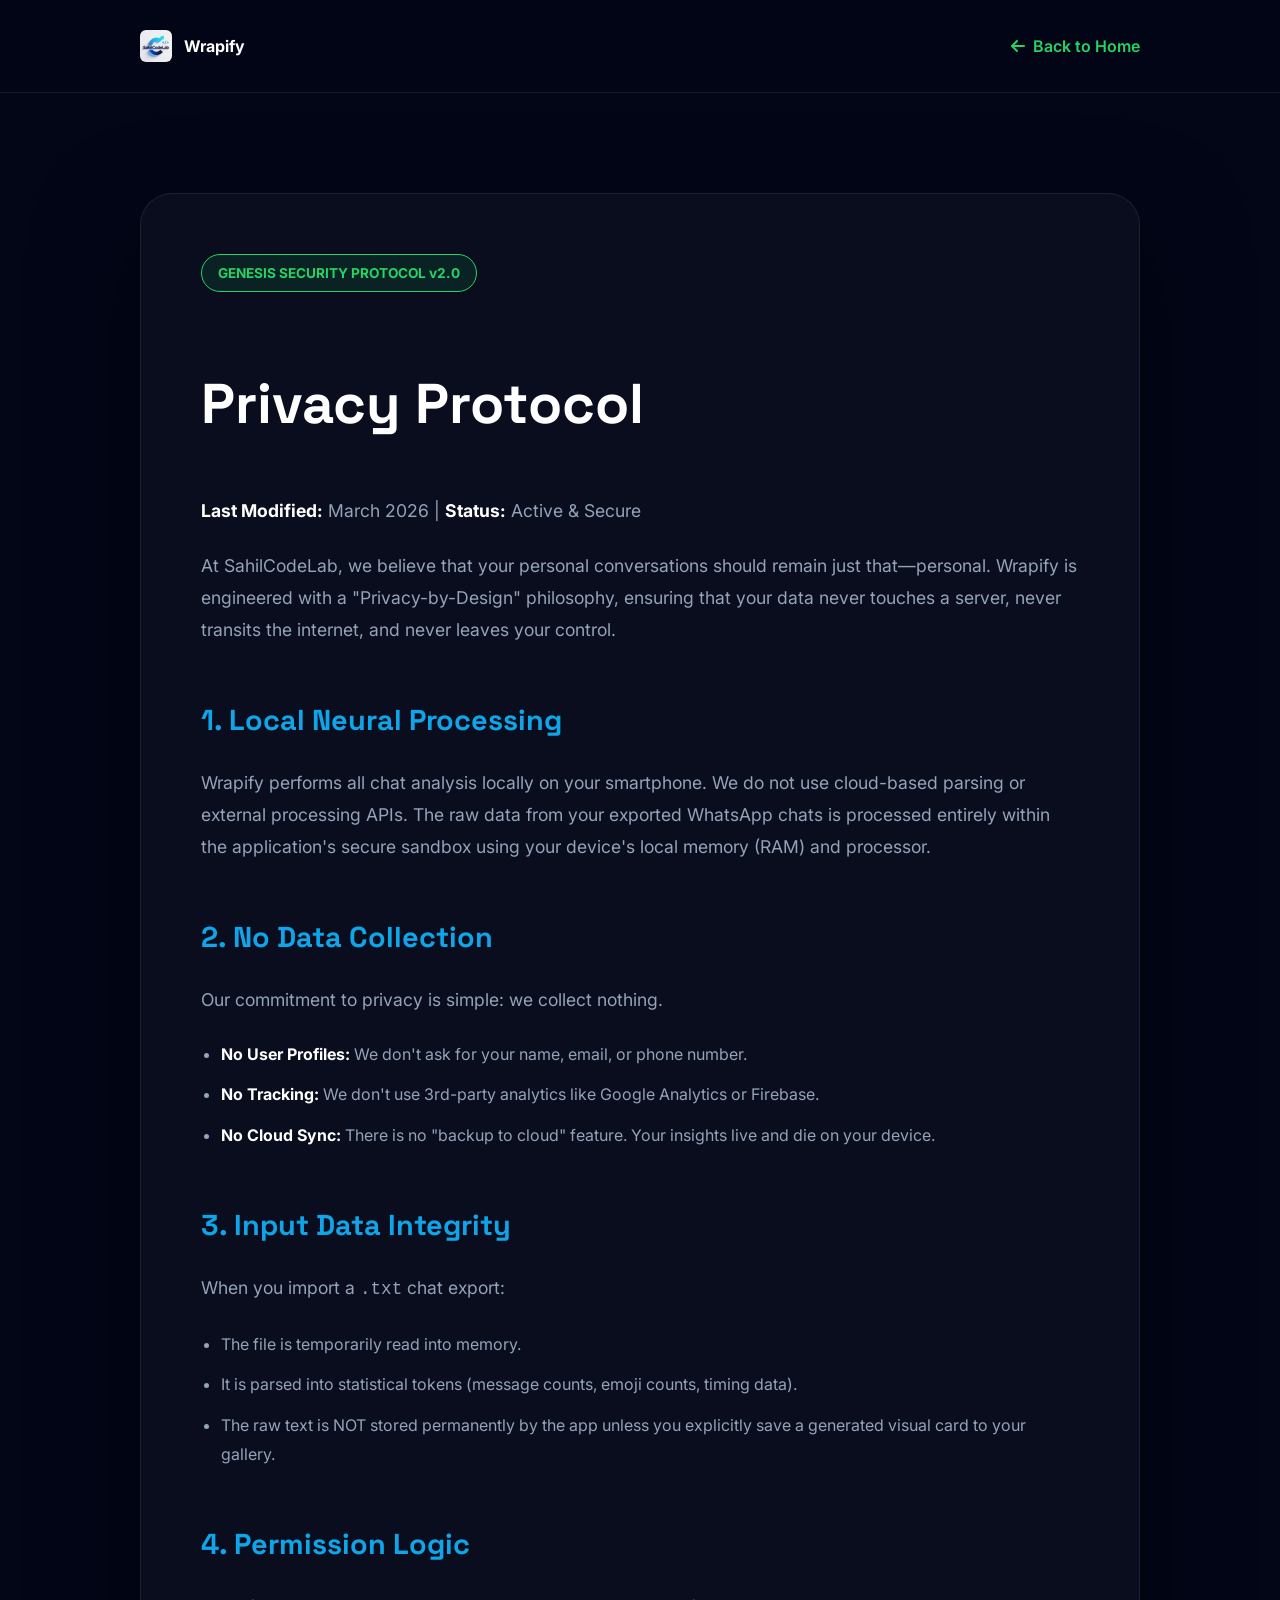
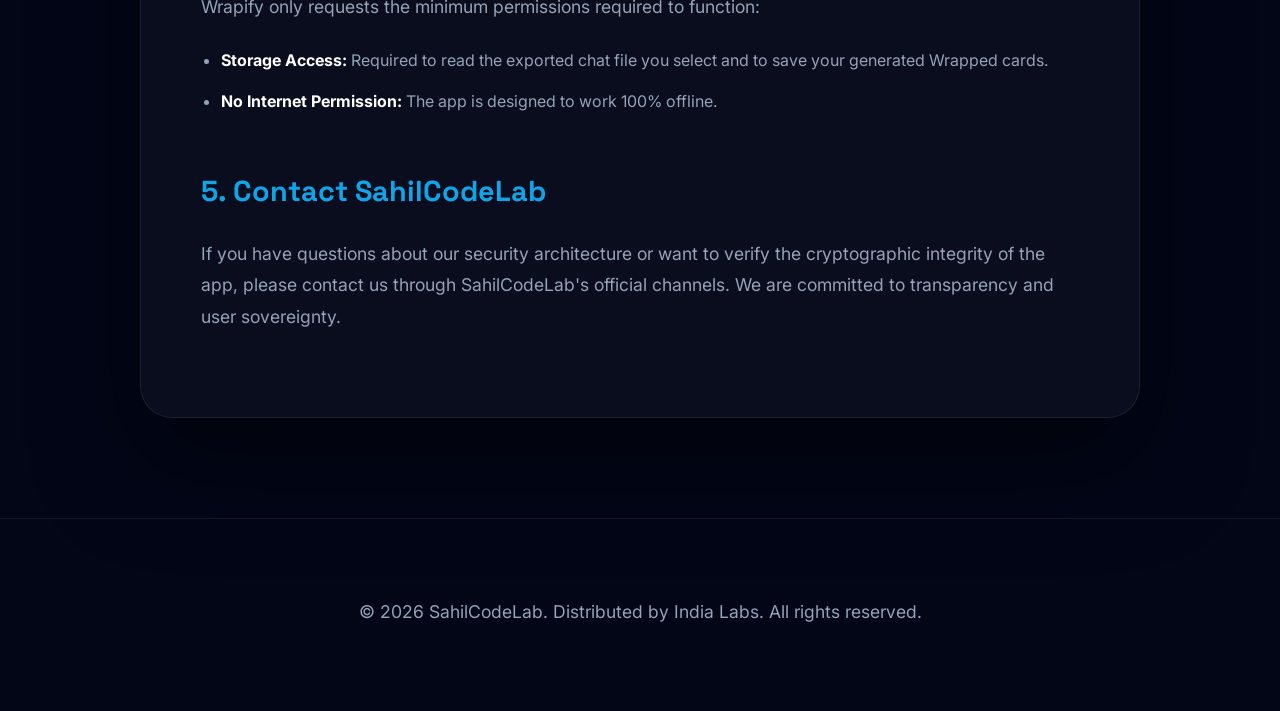
==== privacy.html @ b95336e2 "First final release of Wrapify Landing Page" ====
<!DOCTYPE html>
<html lang="en">

<head>
    <meta charset="UTF-8">
    <meta name="viewport" content="width=device-width, initial-scale=1.0">
    <title>Privacy Protocol | Wrapify by SahilCodeLab</title>

    <!-- Fonts & Icons -->
    <link rel="preconnect" href="https://fonts.googleapis.com">
    <link rel="preconnect" href="https://fonts.gstatic.com" crossorigin>
    <link
        href="https://fonts.googleapis.com/css2?family=Space+Grotesk:wght@300;400;500;600;700&family=Inter:wght@300;400;500;600&display=swap"
        rel="stylesheet">
    <link rel="stylesheet" href="https://cdnjs.cloudflare.com/ajax/libs/font-awesome/6.4.0/css/all.min.css">

    <!-- AOS Library for Animations -->
    <link href="https://unpkg.com/aos@2.3.1/dist/aos.css" rel="stylesheet">

    <style>
        :root {
            --primary-bg: #020617;
            --accent-green: #25D366;
            --accent-blue: #0ea5e9;
            --text-main: #f8fafc;
            --text-muted: #94a3b8;
            --glass-bg: rgba(255, 255, 255, 0.03);
            --glass-border: rgba(255, 255, 255, 0.08);
            --transition: all 0.4s cubic-bezier(0.4, 0, 0.2, 1);
        }

        body {
            background-color: var(--primary-bg);
            color: var(--text-main);
            font-family: 'Inter', sans-serif;
            margin: 0;
            line-height: 1.8;
            overflow-x: hidden;
        }

        h1,
        h2,
        h3 {
            font-family: 'Space Grotesk', sans-serif;
            color: white;
        }

        .container {
            max-width: 1000px;
            margin: 0 auto;
            padding: 0 40px;
        }

        header {
            padding: 30px 0;
            border-bottom: 1px solid var(--glass-border);
            background: rgba(2, 6, 23, 0.8);
            backdrop-filter: blur(10px);
            position: sticky;
            top: 0;
            z-index: 100;
        }

        .nav {
            display: flex;
            justify-content: space-between;
            align-items: center;
        }

        .logo {
            display: flex;
            align-items: center;
            gap: 12px;
            text-decoration: none;
            color: white;
            font-weight: 700;
        }

        .logo img {
            width: 32px;
            height: 32px;
            border-radius: 6px;
        }

        .btn-back {
            text-decoration: none;
            color: var(--accent-green);
            font-weight: 600;
            display: flex;
            align-items: center;
            gap: 8px;
            transition: var(--transition);
        }

        .btn-back:hover {
            opacity: 0.8;
            transform: translateX(-5px);
        }

        .content {
            padding: 100px 0;
        }

        .policy-card {
            background: var(--glass-bg);
            border: 1px solid var(--glass-border);
            border-radius: 32px;
            padding: 60px;
            box-shadow: 0 40px 100px rgba(0, 0, 0, 0.5);
        }

        .status-badge {
            display: inline-block;
            padding: 6px 16px;
            background: rgba(37, 211, 102, 0.1);
            border: 1px solid var(--accent-green);
            color: var(--accent-green);
            border-radius: 50px;
            font-size: 0.85rem;
            font-weight: 700;
            margin-bottom: 24px;
        }

        h1 {
            font-size: 3.5rem;
            margin-bottom: 40px;
        }

        h2 {
            font-size: 1.8rem;
            margin-top: 50px;
            margin-bottom: 20px;
            color: var(--accent-blue);
        }

        p {
            color: var(--text-muted);
            font-size: 1.1rem;
            margin-bottom: 24px;
        }

        ul {
            margin-bottom: 30px;
            padding-left: 20px;
            color: var(--text-muted);
        }

        li {
            margin-bottom: 12px;
        }

        strong {
            color: white;
        }

        footer {
            padding: 60px 0;
            text-align: center;
            border-top: 1px solid var(--glass-border);
            color: var(--text-muted);
            font-size: 0.9rem;
        }
    </style>
</head>

<body>

    <header>
        <div class="container">
            <div class="nav">
                <a href="index.html" class="logo">
                    <img src="icon.jpg" alt="Wrapify">
                    <span>Wrapify</span>
                </a>
                <a href="index.html" class="btn-back">
                    <i class="fa-solid fa-arrow-left"></i> Back to Home
                </a>
            </div>
        </div>
    </header>

    <div class="container content">
        <div class="policy-card" data-aos="fade-up">
            <div class="status-badge">GENESIS SECURITY PROTOCOL v2.0</div>
            <h1>Privacy Protocol</h1>
            <p><strong>Last Modified:</strong> March 2026 | <strong>Status:</strong> Active & Secure</p>

            <p>At SahilCodeLab, we believe that your personal conversations should remain just that—personal. Wrapify is
                engineered with a "Privacy-by-Design" philosophy, ensuring that your data never touches a server, never
                transits the internet, and never leaves your control.</p>

            <h2>1. Local Neural Processing</h2>
            <p>Wrapify performs all chat analysis locally on your smartphone. We do not use cloud-based parsing or
                external processing APIs. The raw data from your exported WhatsApp chats is processed entirely within
                the application's secure sandbox using your device's local memory (RAM) and processor.</p>

            <h2>2. No Data Collection</h2>
            <p>Our commitment to privacy is simple: we collect nothing.
            <ul>
                <li><strong>No User Profiles:</strong> We don't ask for your name, email, or phone number.</li>
                <li><strong>No Tracking:</strong> We don't use 3rd-party analytics like Google Analytics or Firebase.
                </li>
                <li><strong>No Cloud Sync:</strong> There is no "backup to cloud" feature. Your insights live and die on
                    your device.</li>
            </ul>
            </p>

            <h2>3. Input Data Integrity</h2>
            <p>When you import a <code>.txt</code> chat export:
            <ul>
                <li>The file is temporarily read into memory.</li>
                <li>It is parsed into statistical tokens (message counts, emoji counts, timing data).</li>
                <li>The raw text is NOT stored permanently by the app unless you explicitly save a generated visual card
                    to your gallery.</li>
            </ul>
            </p>

            <h2>4. Permission Logic</h2>
            <p>Wrapify only requests the minimum permissions required to function:
            <ul>
                <li><strong>Storage Access:</strong> Required to read the exported chat file you select and to save your
                    generated Wrapped cards.</li>
                <li><strong>No Internet Permission:</strong> The app is designed to work 100% offline.</li>
            </ul>
            </p>

            <h2>5. Contact SahilCodeLab</h2>
            <p>If you have questions about our security architecture or want to verify the cryptographic integrity of
                the app, please contact us through SahilCodeLab's official channels. We are committed to transparency
                and user sovereignty.</p>
        </div>
    </div>

    <footer>
        <div class="container">
            <p>&copy; 2026 SahilCodeLab. Distributed by India Labs. All rights reserved.</p>
        </div>
    </footer>

    <script src="https://unpkg.com/aos@2.3.1/dist/aos.js"></script>
    <script>
        AOS.init({ duration: 1000, once: true });
    </script>
</body>

</html>
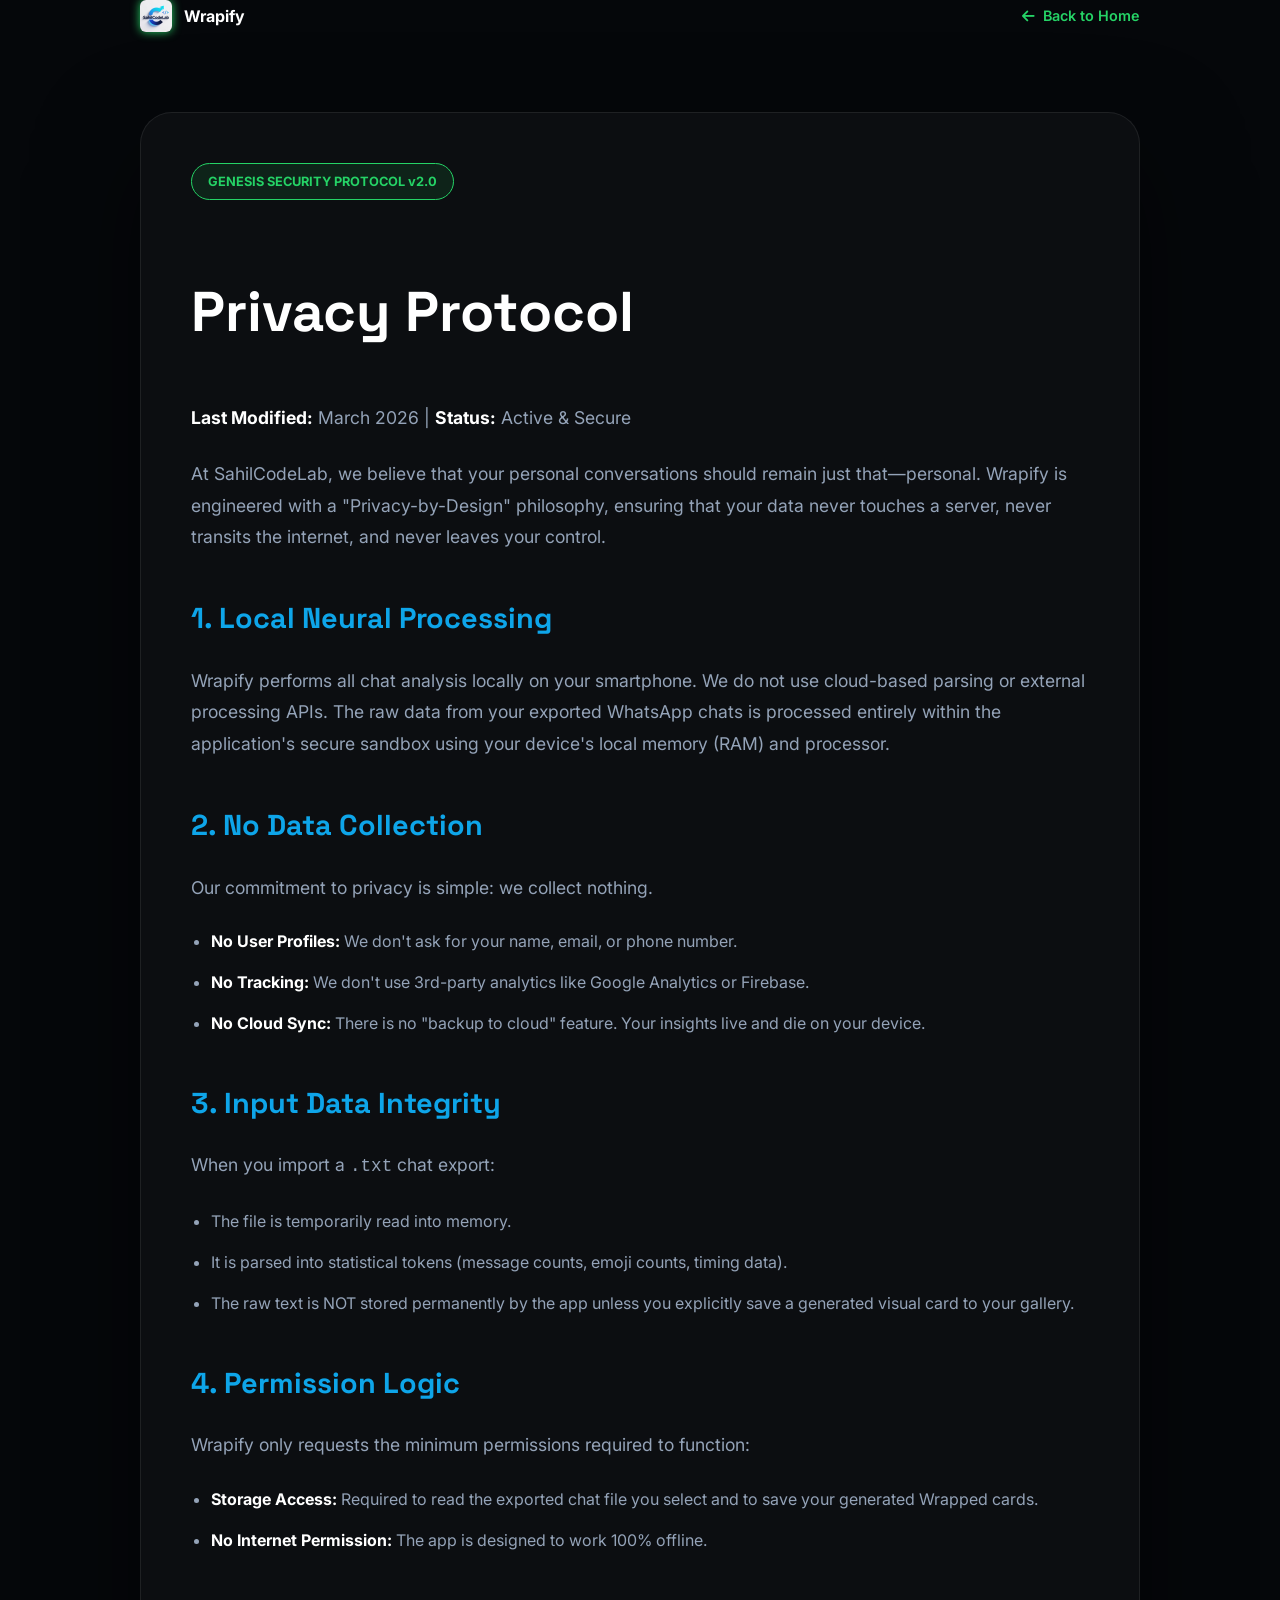
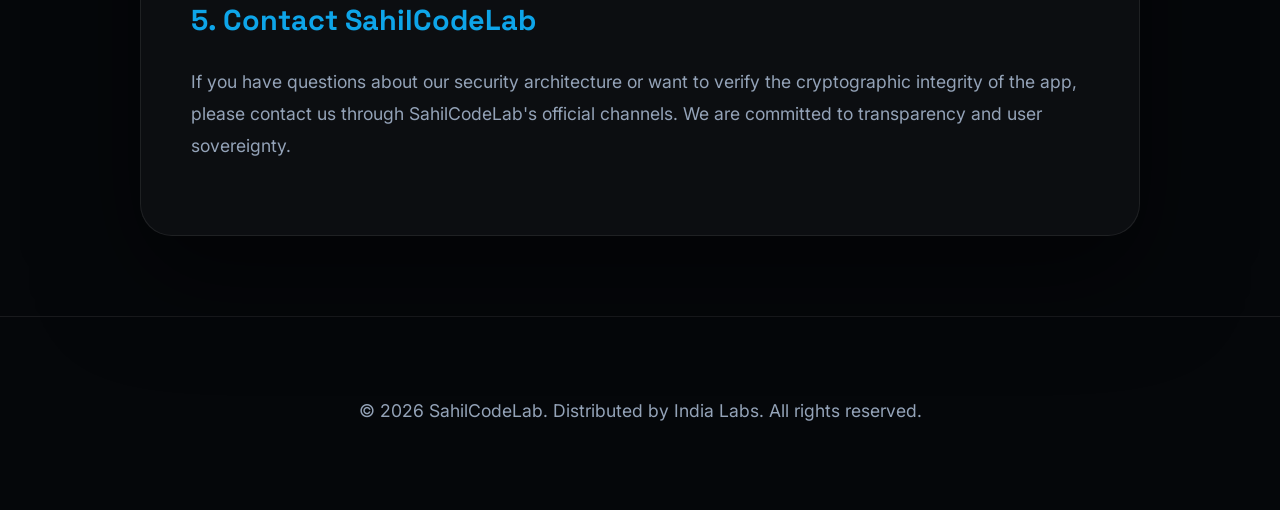
==== commit 06dcf364: "Optimize performance with premium preloader and fix mobile responsivity" ====
--- a/privacy.html
+++ b/privacy.html
@@ -19,14 +19,88 @@
 
     <style>
         :root {
-            --primary-bg: #020617;
+            --primary-bg: #05070a;
             --accent-green: #25D366;
             --accent-blue: #0ea5e9;
             --text-main: #f8fafc;
             --text-muted: #94a3b8;
             --glass-bg: rgba(255, 255, 255, 0.03);
             --glass-border: rgba(255, 255, 255, 0.08);
-            --transition: all 0.4s cubic-bezier(0.4, 0, 0.2, 1);
+            --transition: all 0.5s cubic-bezier(0.2, 0.8, 0.2, 1);
+        }
+
+        /* --- Preloader --- */
+        #preloader {
+            position: fixed;
+            top: 0;
+            left: 0;
+            width: 100%;
+            height: 100%;
+            background: #05070a;
+            z-index: 10000;
+            display: flex;
+            justify-content: center;
+            align-items: center;
+            transition: all 1s cubic-bezier(0.19, 1, 0.22, 1);
+        }
+
+        #preloader.fade-out {
+            transform: translateY(-100%);
+            opacity: 0;
+        }
+
+        .loader-content {
+            text-align: center;
+        }
+
+        .loader-logo {
+            width: 60px;
+            height: 60px;
+            margin-bottom: 20px;
+            animation: pulse-glow 2s infinite;
+            border-radius: 12px;
+        }
+
+        .loader-bar {
+            width: 150px;
+            height: 2px;
+            background: rgba(255, 255, 255, 0.1);
+            position: relative;
+            overflow: hidden;
+            margin: 0 auto;
+        }
+
+        .loader-progress {
+            position: absolute;
+            left: -100%;
+            width: 100%;
+            height: 100%;
+            background: var(--accent-green);
+            animation: loading-strip 1.5s infinite;
+        }
+
+        @keyframes pulse-glow {
+
+            0%,
+            100% {
+                opacity: 0.7;
+                transform: scale(0.95);
+            }
+
+            50% {
+                opacity: 1;
+                transform: scale(1.05);
+            }
+        }
+
+        @keyframes loading-strip {
+            0% {
+                left: -100%;
+            }
+
+            100% {
+                left: 100%;
+            }
         }
 
         body {
@@ -36,6 +110,12 @@
             margin: 0;
             line-height: 1.8;
             overflow-x: hidden;
+            opacity: 0;
+            transition: opacity 1s ease;
+        }
+
+        body.loaded {
+            opacity: 1;
         }
 
         h1,
@@ -48,14 +128,14 @@
         .container {
             max-width: 1000px;
             margin: 0 auto;
-            padding: 0 40px;
+            padding: 0 5%;
         }
 
         header {
-            padding: 30px 0;
+            padding: 20px 0;
             border-bottom: 1px solid var(--glass-border);
-            background: rgba(2, 6, 23, 0.8);
-            backdrop-filter: blur(10px);
+            background: rgba(5, 7, 10, 0.8);
+            backdrop-filter: blur(20px);
             position: sticky;
             top: 0;
             z-index: 100;
@@ -80,12 +160,14 @@
             width: 32px;
             height: 32px;
             border-radius: 6px;
+            box-shadow: 0 0 10px var(--accent-green);
         }
 
         .btn-back {
             text-decoration: none;
             color: var(--accent-green);
             font-weight: 600;
+            font-size: 0.9rem;
             display: flex;
             align-items: center;
             gap: 8px;
@@ -93,20 +175,35 @@
         }
 
         .btn-back:hover {
-            opacity: 0.8;
-            transform: translateX(-5px);
+            color: white;
         }
 
         .content {
-            padding: 100px 0;
+            padding: 80px 0;
         }
 
         .policy-card {
             background: var(--glass-bg);
             border: 1px solid var(--glass-border);
             border-radius: 32px;
-            padding: 60px;
+            padding: 50px;
             box-shadow: 0 40px 100px rgba(0, 0, 0, 0.5);
+        }
+
+        @media (max-width: 768px) {
+            h1 {
+                font-size: 2.5rem;
+                margin-bottom: 30px;
+            }
+
+            .policy-card {
+                padding: 30px;
+                border-radius: 24px;
+            }
+
+            header {
+                padding: 15px 0;
+            }
         }
 
         .status-badge {
@@ -116,7 +213,7 @@
             border: 1px solid var(--accent-green);
             color: var(--accent-green);
             border-radius: 50px;
-            font-size: 0.85rem;
+            font-size: 0.8rem;
             font-weight: 700;
             margin-bottom: 24px;
         }
@@ -128,7 +225,7 @@
 
         h2 {
             font-size: 1.8rem;
-            margin-top: 50px;
+            margin-top: 40px;
             margin-bottom: 20px;
             color: var(--accent-blue);
         }
@@ -158,25 +255,32 @@
             text-align: center;
             border-top: 1px solid var(--glass-border);
             color: var(--text-muted);
-            font-size: 0.9rem;
+            font-size: 0.85rem;
         }
     </style>
 </head>
 
 <body>
 
-    <header>
-        <div class="container">
-            <div class="nav">
-                <a href="index.html" class="logo">
-                    <img src="icon.jpg" alt="Wrapify">
-                    <span>Wrapify</span>
-                </a>
-                <a href="index.html" class="btn-back">
-                    <i class="fa-solid fa-arrow-left"></i> Back to Home
-                </a>
+    <div id="preloader">
+        <div class="loader-content">
+            <img src="icon.jpg" alt="Logo" class="loader-logo">
+            <div class="loader-bar">
+                <div class="loader-progress"></div>
             </div>
         </div>
+    </div>
+    <div class="container">
+        <div class="nav">
+            <a href="index.html" class="logo">
+                <img src="icon.jpg" alt="Wrapify">
+                <span>Wrapify</span>
+            </a>
+            <a href="index.html" class="btn-back">
+                <i class="fa-solid fa-arrow-left"></i> Back to Home
+            </a>
+        </div>
+    </div>
     </header>
 
     <div class="container content">
@@ -240,6 +344,17 @@
     <script src="https://unpkg.com/aos@2.3.1/dist/aos.js"></script>
     <script>
         AOS.init({ duration: 1000, once: true });
+
+        // Preloader Logic
+        window.addEventListener('load', () => {
+            const preloader = document.getElementById('preloader');
+            const body = document.body;
+
+            setTimeout(() => {
+                preloader.classList.add('fade-out');
+                body.classList.add('loaded');
+            }, 600);
+        });
     </script>
 </body>
 
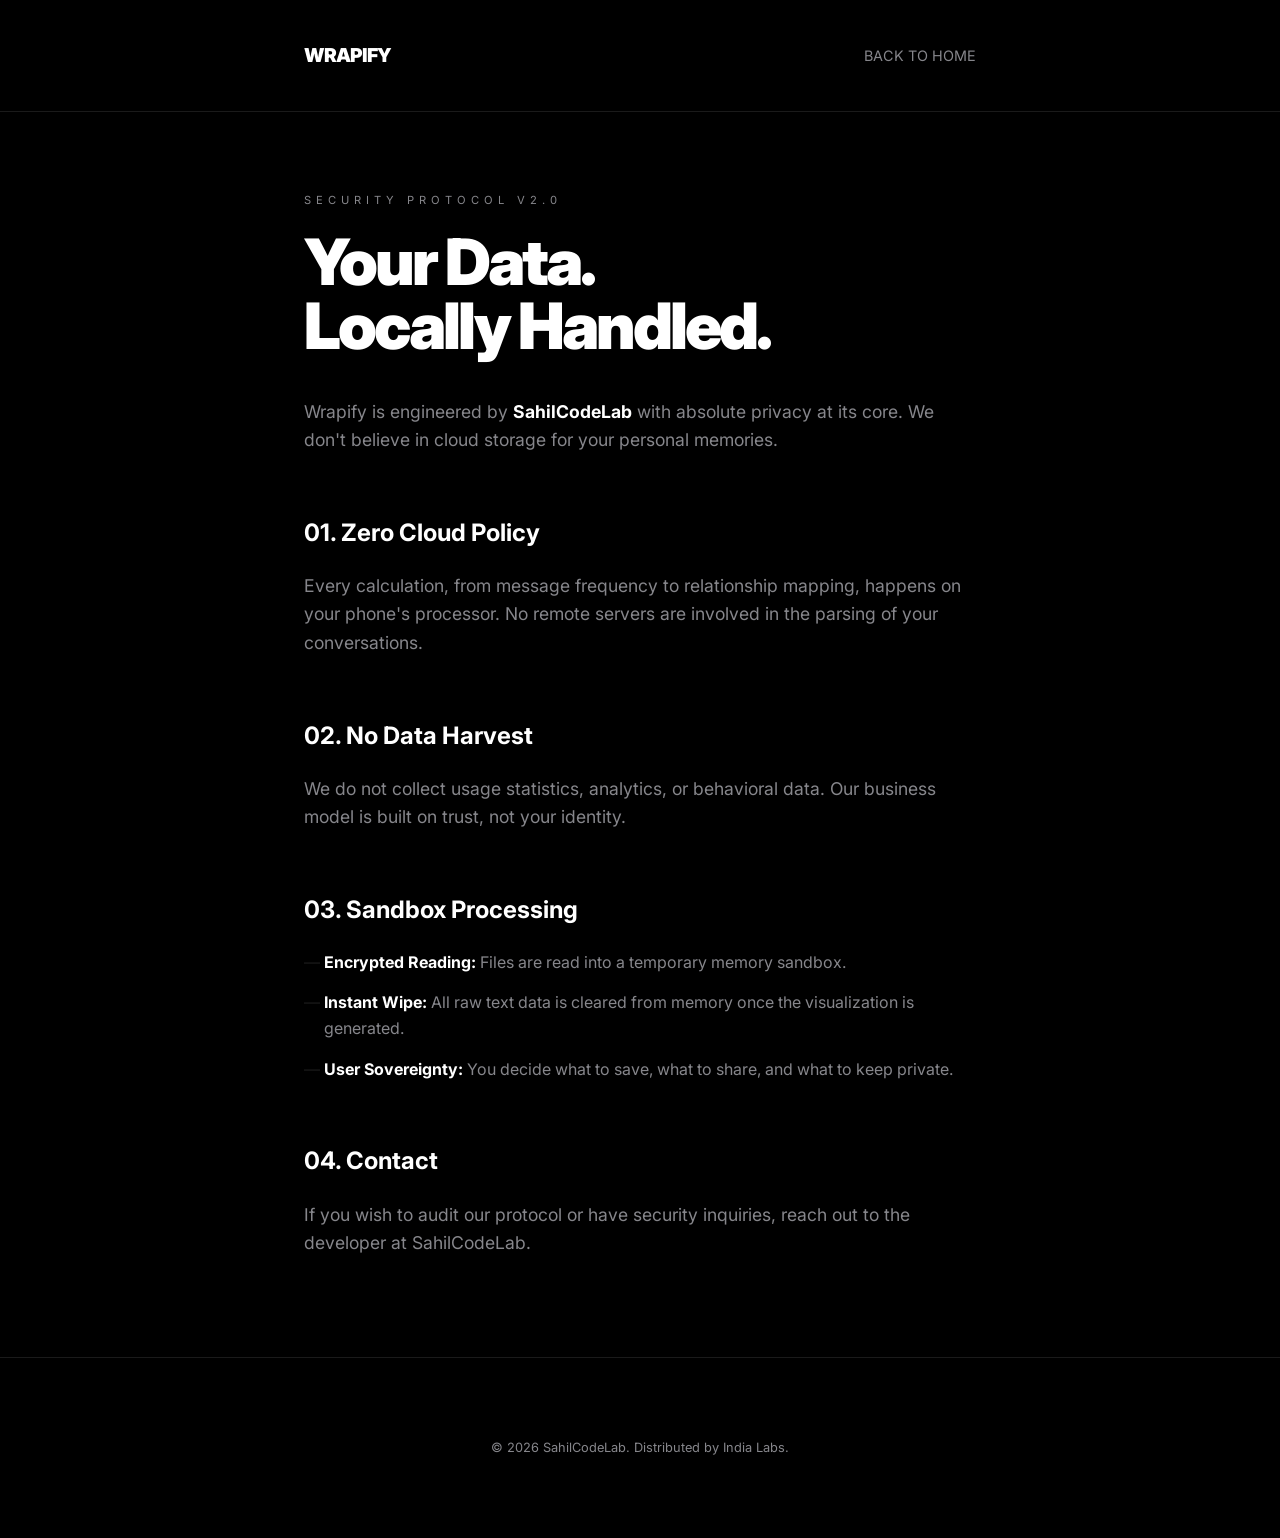
==== commit 3308eee0: "Complete minimalist scratch rebuild: Ultra-premium preloader UI and clean modern aesthetic" ====
--- a/privacy.html
+++ b/privacy.html
@@ -4,141 +4,45 @@
 <head>
     <meta charset="UTF-8">
     <meta name="viewport" content="width=device-width, initial-scale=1.0">
-    <title>Privacy Protocol | Wrapify by SahilCodeLab</title>
-
-    <!-- Fonts & Icons -->
+    <title>Privacy Protocol — Wrapify</title>
     <link rel="preconnect" href="https://fonts.googleapis.com">
     <link rel="preconnect" href="https://fonts.gstatic.com" crossorigin>
-    <link
-        href="https://fonts.googleapis.com/css2?family=Space+Grotesk:wght@300;400;500;600;700&family=Inter:wght@300;400;500;600&display=swap"
+    <link href="https://fonts.googleapis.com/css2?family=Inter:wght@100;300;400;500;700;900&display=swap"
         rel="stylesheet">
     <link rel="stylesheet" href="https://cdnjs.cloudflare.com/ajax/libs/font-awesome/6.4.0/css/all.min.css">
-
-    <!-- AOS Library for Animations -->
-    <link href="https://unpkg.com/aos@2.3.1/dist/aos.css" rel="stylesheet">
-
     <style>
         :root {
-            --primary-bg: #05070a;
-            --accent-green: #25D366;
-            --accent-blue: #0ea5e9;
-            --text-main: #f8fafc;
-            --text-muted: #94a3b8;
-            --glass-bg: rgba(255, 255, 255, 0.03);
-            --glass-border: rgba(255, 255, 255, 0.08);
-            --transition: all 0.5s cubic-bezier(0.2, 0.8, 0.2, 1);
+            --bg: #000;
+            --primary: #fff;
+            --muted: #86868b;
+            --border: rgba(255, 255, 255, 0.1);
+            --ease: cubic-bezier(0.65, 0, 0.35, 1);
         }
 
-        /* --- Preloader --- */
-        #preloader {
-            position: fixed;
-            top: 0;
-            left: 0;
-            width: 100%;
-            height: 100%;
-            background: #05070a;
-            z-index: 10000;
-            display: flex;
-            justify-content: center;
-            align-items: center;
-            transition: all 1s cubic-bezier(0.19, 1, 0.22, 1);
-        }
-
-        #preloader.fade-out {
-            transform: translateY(-100%);
-            opacity: 0;
-        }
-
-        .loader-content {
-            text-align: center;
-        }
-
-        .loader-logo {
-            width: 60px;
-            height: 60px;
-            margin-bottom: 20px;
-            animation: pulse-glow 2s infinite;
-            border-radius: 12px;
-        }
-
-        .loader-bar {
-            width: 150px;
-            height: 2px;
-            background: rgba(255, 255, 255, 0.1);
-            position: relative;
-            overflow: hidden;
-            margin: 0 auto;
-        }
-
-        .loader-progress {
-            position: absolute;
-            left: -100%;
-            width: 100%;
-            height: 100%;
-            background: var(--accent-green);
-            animation: loading-strip 1.5s infinite;
-        }
-
-        @keyframes pulse-glow {
-
-            0%,
-            100% {
-                opacity: 0.7;
-                transform: scale(0.95);
-            }
-
-            50% {
-                opacity: 1;
-                transform: scale(1.05);
-            }
-        }
-
-        @keyframes loading-strip {
-            0% {
-                left: -100%;
-            }
-
-            100% {
-                left: 100%;
-            }
+        * {
+            margin: 0;
+            padding: 0;
+            box-sizing: border-box;
         }
 
         body {
-            background-color: var(--primary-bg);
-            color: var(--text-main);
+            background: var(--bg);
+            color: var(--primary);
             font-family: 'Inter', sans-serif;
-            margin: 0;
-            line-height: 1.8;
-            overflow-x: hidden;
-            opacity: 0;
-            transition: opacity 1s ease;
-        }
-
-        body.loaded {
-            opacity: 1;
-        }
-
-        h1,
-        h2,
-        h3 {
-            font-family: 'Space Grotesk', sans-serif;
-            color: white;
+            line-height: 1.6;
+            -webkit-font-smoothing: antialiased;
         }
 
         .container {
-            max-width: 1000px;
+            max-width: 800px;
             margin: 0 auto;
             padding: 0 5%;
         }
 
         header {
-            padding: 20px 0;
-            border-bottom: 1px solid var(--glass-border);
-            background: rgba(5, 7, 10, 0.8);
-            backdrop-filter: blur(20px);
-            position: sticky;
-            top: 0;
-            z-index: 100;
+            padding: 40px 0;
+            border-bottom: 1px solid var(--border);
+            margin-bottom: 80px;
         }
 
         .nav {
@@ -148,214 +52,131 @@
         }
 
         .logo {
-            display: flex;
-            align-items: center;
-            gap: 12px;
+            font-weight: 900;
+            font-size: 1.2rem;
             text-decoration: none;
             color: white;
-            font-weight: 700;
-        }
-
-        .logo img {
-            width: 32px;
-            height: 32px;
-            border-radius: 6px;
-            box-shadow: 0 0 10px var(--accent-green);
+            letter-spacing: -1px;
         }
 
         .btn-back {
             text-decoration: none;
-            color: var(--accent-green);
-            font-weight: 600;
+            color: var(--muted);
             font-size: 0.9rem;
-            display: flex;
-            align-items: center;
-            gap: 8px;
-            transition: var(--transition);
+            transition: 0.3s;
         }
 
         .btn-back:hover {
             color: white;
         }
 
-        .content {
-            padding: 80px 0;
+        .content h1 {
+            font-size: 4rem;
+            font-weight: 900;
+            letter-spacing: -3px;
+            margin-bottom: 40px;
+            line-height: 1;
         }
 
-        .policy-card {
-            background: var(--glass-bg);
-            border: 1px solid var(--glass-border);
-            border-radius: 32px;
-            padding: 50px;
-            box-shadow: 0 40px 100px rgba(0, 0, 0, 0.5);
+        .content h2 {
+            font-size: 1.5rem;
+            font-weight: 700;
+            margin-top: 60px;
+            margin-bottom: 20px;
         }
 
-        @media (max-width: 768px) {
-            h1 {
-                font-size: 2.5rem;
-                margin-bottom: 30px;
-            }
-
-            .policy-card {
-                padding: 30px;
-                border-radius: 24px;
-            }
-
-            header {
-                padding: 15px 0;
-            }
+        .content p {
+            color: var(--muted);
+            font-size: 1.1rem;
+            margin-bottom: 30px;
         }
 
-        .status-badge {
-            display: inline-block;
-            padding: 6px 16px;
-            background: rgba(37, 211, 102, 0.1);
-            border: 1px solid var(--accent-green);
-            color: var(--accent-green);
-            border-radius: 50px;
-            font-size: 0.8rem;
-            font-weight: 700;
-            margin-bottom: 24px;
-        }
-
-        h1 {
-            font-size: 3.5rem;
+        .content ul {
+            list-style: none;
             margin-bottom: 40px;
         }
 
-        h2 {
-            font-size: 1.8rem;
-            margin-top: 40px;
-            margin-bottom: 20px;
-            color: var(--accent-blue);
+        .content li {
+            color: var(--muted);
+            margin-bottom: 15px;
+            position: relative;
+            padding-left: 20px;
         }
 
-        p {
-            color: var(--text-muted);
-            font-size: 1.1rem;
-            margin-bottom: 24px;
+        .content li::before {
+            content: "—";
+            position: absolute;
+            left: 0;
+            color: var(--border);
         }
 
-        ul {
-            margin-bottom: 30px;
-            padding-left: 20px;
-            color: var(--text-muted);
-        }
-
-        li {
-            margin-bottom: 12px;
-        }
-
-        strong {
+        .content strong {
             color: white;
         }
 
         footer {
-            padding: 60px 0;
+            padding: 80px 0;
+            border-top: 1px solid var(--border);
+            margin-top: 100px;
             text-align: center;
-            border-top: 1px solid var(--glass-border);
-            color: var(--text-muted);
-            font-size: 0.85rem;
+            color: var(--muted);
+            font-size: 0.8rem;
+        }
+
+        @media (max-width: 768px) {
+            .content h1 {
+                font-size: 2.5rem;
+            }
         }
     </style>
 </head>
 
 <body>
 
-    <div id="preloader">
-        <div class="loader-content">
-            <img src="icon.jpg" alt="Logo" class="loader-logo">
-            <div class="loader-bar">
-                <div class="loader-progress"></div>
+    <header>
+        <div class="container">
+            <div class="nav">
+                <a href="index.html" class="logo">WRAPIFY</a>
+                <a href="index.html" class="btn-back">BACK TO HOME</a>
             </div>
         </div>
-    </div>
-    <div class="container">
-        <div class="nav">
-            <a href="index.html" class="logo">
-                <img src="icon.jpg" alt="Wrapify">
-                <span>Wrapify</span>
-            </a>
-            <a href="index.html" class="btn-back">
-                <i class="fa-solid fa-arrow-left"></i> Back to Home
-            </a>
-        </div>
-    </div>
     </header>
 
-    <div class="container content">
-        <div class="policy-card" data-aos="fade-up">
-            <div class="status-badge">GENESIS SECURITY PROTOCOL v2.0</div>
-            <h1>Privacy Protocol</h1>
-            <p><strong>Last Modified:</strong> March 2026 | <strong>Status:</strong> Active & Secure</p>
+    <main class="container content">
+        <p
+            style="text-transform: uppercase; font-size: 0.7rem; letter-spacing: 5px; color: var(--muted); margin-bottom: 20px;">
+            SECURITY PROTOCOL v2.0</p>
+        <h1>Your Data. <br> Locally Handled.</h1>
+        <p>Wrapify is engineered by <strong>SahilCodeLab</strong> with absolute privacy at its core. We don't believe in
+            cloud storage for your personal memories.</p>
 
-            <p>At SahilCodeLab, we believe that your personal conversations should remain just that—personal. Wrapify is
-                engineered with a "Privacy-by-Design" philosophy, ensuring that your data never touches a server, never
-                transits the internet, and never leaves your control.</p>
+        <h2>01. Zero Cloud Policy</h2>
+        <p>Every calculation, from message frequency to relationship mapping, happens on your phone's processor. No
+            remote servers are involved in the parsing of your conversations.</p>
 
-            <h2>1. Local Neural Processing</h2>
-            <p>Wrapify performs all chat analysis locally on your smartphone. We do not use cloud-based parsing or
-                external processing APIs. The raw data from your exported WhatsApp chats is processed entirely within
-                the application's secure sandbox using your device's local memory (RAM) and processor.</p>
+        <h2>02. No Data Harvest</h2>
+        <p>We do not collect usage statistics, analytics, or behavioral data. Our business model is built on trust, not
+            your identity.</p>
 
-            <h2>2. No Data Collection</h2>
-            <p>Our commitment to privacy is simple: we collect nothing.
-            <ul>
-                <li><strong>No User Profiles:</strong> We don't ask for your name, email, or phone number.</li>
-                <li><strong>No Tracking:</strong> We don't use 3rd-party analytics like Google Analytics or Firebase.
-                </li>
-                <li><strong>No Cloud Sync:</strong> There is no "backup to cloud" feature. Your insights live and die on
-                    your device.</li>
-            </ul>
-            </p>
+        <h2>03. Sandbox Processing</h2>
+        <ul>
+            <li><strong>Encrypted Reading:</strong> Files are read into a temporary memory sandbox.</li>
+            <li><strong>Instant Wipe:</strong> All raw text data is cleared from memory once the visualization is
+                generated.</li>
+            <li><strong>User Sovereignty:</strong> You decide what to save, what to share, and what to keep private.
+            </li>
+        </ul>
 
-            <h2>3. Input Data Integrity</h2>
-            <p>When you import a <code>.txt</code> chat export:
-            <ul>
-                <li>The file is temporarily read into memory.</li>
-                <li>It is parsed into statistical tokens (message counts, emoji counts, timing data).</li>
-                <li>The raw text is NOT stored permanently by the app unless you explicitly save a generated visual card
-                    to your gallery.</li>
-            </ul>
-            </p>
-
-            <h2>4. Permission Logic</h2>
-            <p>Wrapify only requests the minimum permissions required to function:
-            <ul>
-                <li><strong>Storage Access:</strong> Required to read the exported chat file you select and to save your
-                    generated Wrapped cards.</li>
-                <li><strong>No Internet Permission:</strong> The app is designed to work 100% offline.</li>
-            </ul>
-            </p>
-
-            <h2>5. Contact SahilCodeLab</h2>
-            <p>If you have questions about our security architecture or want to verify the cryptographic integrity of
-                the app, please contact us through SahilCodeLab's official channels. We are committed to transparency
-                and user sovereignty.</p>
-        </div>
-    </div>
+        <h2>04. Contact</h2>
+        <p>If you wish to audit our protocol or have security inquiries, reach out to the developer at SahilCodeLab.</p>
+    </main>
 
     <footer>
         <div class="container">
-            <p>&copy; 2026 SahilCodeLab. Distributed by India Labs. All rights reserved.</p>
+            <p>&copy; 2026 SahilCodeLab. Distributed by India Labs.</p>
         </div>
     </footer>
 
-    <script src="https://unpkg.com/aos@2.3.1/dist/aos.js"></script>
-    <script>
-        AOS.init({ duration: 1000, once: true });
-
-        // Preloader Logic
-        window.addEventListener('load', () => {
-            const preloader = document.getElementById('preloader');
-            const body = document.body;
-
-            setTimeout(() => {
-                preloader.classList.add('fade-out');
-                body.classList.add('loaded');
-            }, 600);
-        });
-    </script>
 </body>
 
 </html>
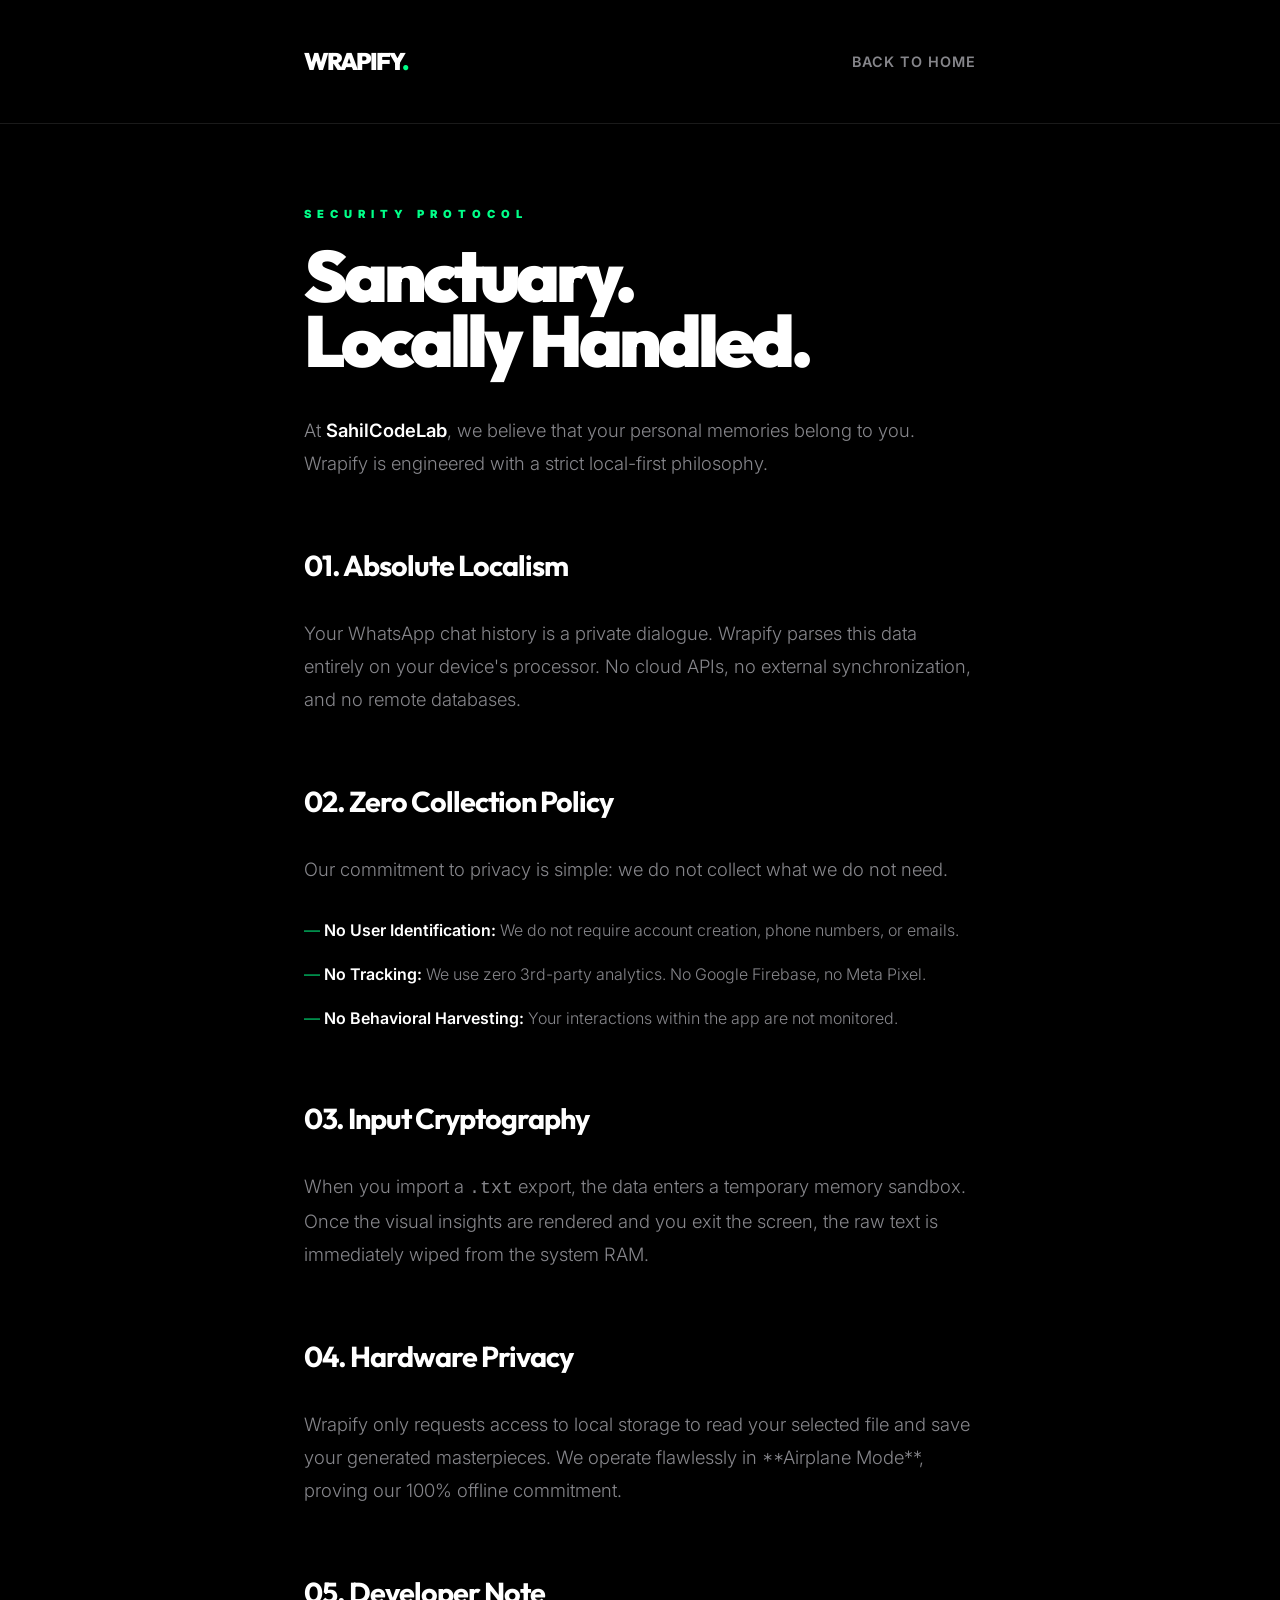
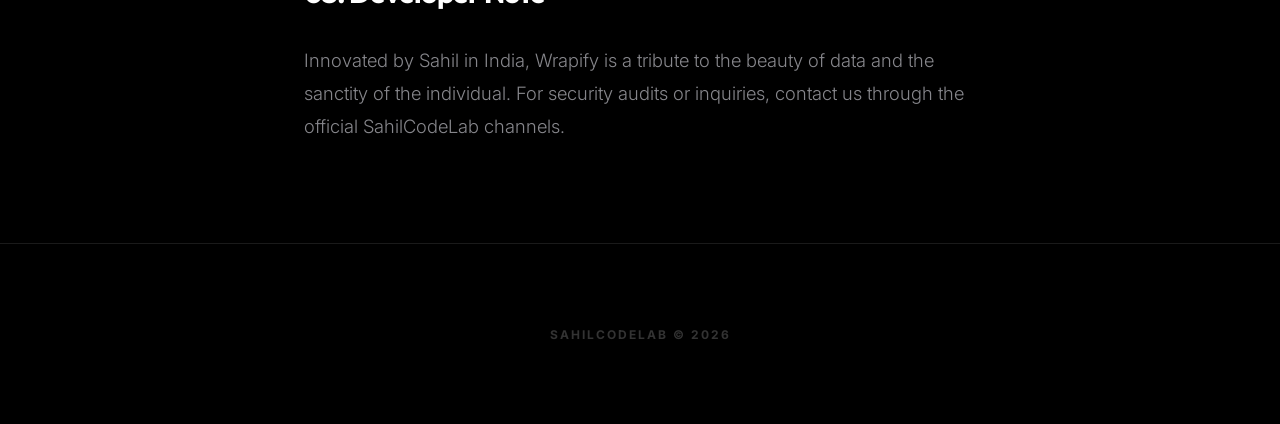
==== commit 57358453: "FINAL MASTERPIECE: Ultra-premium minimalist scratch rebuild with neural preloader and 10-slice galle" ====
--- a/privacy.html
+++ b/privacy.html
@@ -7,13 +7,15 @@
     <title>Privacy Protocol — Wrapify</title>
     <link rel="preconnect" href="https://fonts.googleapis.com">
     <link rel="preconnect" href="https://fonts.gstatic.com" crossorigin>
-    <link href="https://fonts.googleapis.com/css2?family=Inter:wght@100;300;400;500;700;900&display=swap"
+    <link
+        href="https://fonts.googleapis.com/css2?family=Inter:wght@100;300;400;500;700;900&family=Outfit:wght@300;600;900&display=swap"
         rel="stylesheet">
     <link rel="stylesheet" href="https://cdnjs.cloudflare.com/ajax/libs/font-awesome/6.4.0/css/all.min.css">
     <style>
         :root {
             --bg: #000;
             --primary: #fff;
+            --emerald: #00ff88;
             --muted: #86868b;
             --border: rgba(255, 255, 255, 0.1);
             --ease: cubic-bezier(0.65, 0, 0.35, 1);
@@ -29,8 +31,14 @@
             background: var(--bg);
             color: var(--primary);
             font-family: 'Inter', sans-serif;
-            line-height: 1.6;
+            line-height: 1.8;
             -webkit-font-smoothing: antialiased;
+            opacity: 0;
+            transition: opacity 1s ease;
+        }
+
+        body.loaded {
+            opacity: 1;
         }
 
         .container {
@@ -52,11 +60,16 @@
         }
 
         .logo {
+            font-family: 'Outfit', sans-serif;
             font-weight: 900;
-            font-size: 1.2rem;
+            font-size: 1.5rem;
             text-decoration: none;
             color: white;
-            letter-spacing: -1px;
+            letter-spacing: -2px;
+        }
+
+        .logo span {
+            color: var(--emerald);
         }
 
         .btn-back {
@@ -64,31 +77,51 @@
             color: var(--muted);
             font-size: 0.9rem;
             transition: 0.3s;
+            letter-spacing: 1px;
+            font-weight: 600;
         }
 
         .btn-back:hover {
             color: white;
         }
 
+        .content {
+            margin-bottom: 100px;
+        }
+
+        .tag {
+            color: var(--emerald);
+            font-size: 0.7rem;
+            font-weight: 900;
+            letter-spacing: 6px;
+            text-transform: uppercase;
+            margin-bottom: 20px;
+            display: block;
+        }
+
         .content h1 {
-            font-size: 4rem;
+            font-family: 'Outfit', sans-serif;
+            font-size: 4.5rem;
             font-weight: 900;
-            letter-spacing: -3px;
+            letter-spacing: -4px;
             margin-bottom: 40px;
-            line-height: 1;
+            line-height: 0.9;
         }
 
         .content h2 {
-            font-size: 1.5rem;
+            font-family: 'Outfit', sans-serif;
+            font-size: 1.8rem;
             font-weight: 700;
             margin-top: 60px;
-            margin-bottom: 20px;
+            margin-bottom: 25px;
+            letter-spacing: -1px;
         }
 
         .content p {
             color: var(--muted);
-            font-size: 1.1rem;
+            font-size: 1.15rem;
             margin-bottom: 30px;
+            font-weight: 300;
         }
 
         .content ul {
@@ -101,79 +134,96 @@
             margin-bottom: 15px;
             position: relative;
             padding-left: 20px;
+            font-weight: 300;
         }
 
         .content li::before {
             content: "—";
             position: absolute;
             left: 0;
-            color: var(--border);
+            color: var(--emerald);
         }
 
         .content strong {
             color: white;
+            font-weight: 600;
         }
 
         footer {
             padding: 80px 0;
             border-top: 1px solid var(--border);
-            margin-top: 100px;
             text-align: center;
-            color: var(--muted);
-            font-size: 0.8rem;
+        }
+
+        .copy {
+            font-size: 0.75rem;
+            color: #333;
+            letter-spacing: 2px;
+            text-transform: uppercase;
+            font-weight: 700;
         }
 
         @media (max-width: 768px) {
             .content h1 {
-                font-size: 2.5rem;
+                font-size: 3rem;
+                letter-spacing: -2px;
+            }
+
+            header {
+                padding: 30px 0;
+                margin-bottom: 60px;
             }
         }
     </style>
 </head>
 
-<body>
+<body onload="document.body.className+=' loaded'">
 
     <header>
         <div class="container">
             <div class="nav">
-                <a href="index.html" class="logo">WRAPIFY</a>
+                <a href="index.html" class="logo">WRAPIFY<span>.</span></a>
                 <a href="index.html" class="btn-back">BACK TO HOME</a>
             </div>
         </div>
     </header>
 
     <main class="container content">
-        <p
-            style="text-transform: uppercase; font-size: 0.7rem; letter-spacing: 5px; color: var(--muted); margin-bottom: 20px;">
-            SECURITY PROTOCOL v2.0</p>
-        <h1>Your Data. <br> Locally Handled.</h1>
-        <p>Wrapify is engineered by <strong>SahilCodeLab</strong> with absolute privacy at its core. We don't believe in
-            cloud storage for your personal memories.</p>
-
-        <h2>01. Zero Cloud Policy</h2>
-        <p>Every calculation, from message frequency to relationship mapping, happens on your phone's processor. No
-            remote servers are involved in the parsing of your conversations.</p>
-
-        <h2>02. No Data Harvest</h2>
-        <p>We do not collect usage statistics, analytics, or behavioral data. Our business model is built on trust, not
-            your identity.</p>
-
-        <h2>03. Sandbox Processing</h2>
+        <span class="tag">Security Protocol</span>
+        <h1>Sanctuary. <br> Locally Handled.</h1>
+        <p>At <strong>SahilCodeLab</strong>, we believe that your personal memories belong to you. Wrapify is engineered
+            with a strict local-first philosophy.</p>
+
+        <h2>01. Absolute Localism</h2>
+        <p>Your WhatsApp chat history is a private dialogue. Wrapify parses this data entirely on your device's
+            processor. No cloud APIs, no external synchronization, and no remote databases.</p>
+
+        <h2>02. Zero Collection Policy</h2>
+        <p>Our commitment to privacy is simple: we do not collect what we do not need.
         <ul>
-            <li><strong>Encrypted Reading:</strong> Files are read into a temporary memory sandbox.</li>
-            <li><strong>Instant Wipe:</strong> All raw text data is cleared from memory once the visualization is
-                generated.</li>
-            <li><strong>User Sovereignty:</strong> You decide what to save, what to share, and what to keep private.
+            <li><strong>No User Identification:</strong> We do not require account creation, phone numbers, or emails.
             </li>
+            <li><strong>No Tracking:</strong> We use zero 3rd-party analytics. No Google Firebase, no Meta Pixel.</li>
+            <li><strong>No Behavioral Harvesting:</strong> Your interactions within the app are not monitored.</li>
         </ul>
-
-        <h2>04. Contact</h2>
-        <p>If you wish to audit our protocol or have security inquiries, reach out to the developer at SahilCodeLab.</p>
+        </p>
+
+        <h2>03. Input Cryptography</h2>
+        <p>When you import a <code>.txt</code> export, the data enters a temporary memory sandbox. Once the visual
+            insights are rendered and you exit the screen, the raw text is immediately wiped from the system RAM.</p>
+
+        <h2>04. Hardware Privacy</h2>
+        <p>Wrapify only requests access to local storage to read your selected file and save your generated
+            masterpieces. We operate flawlessly in **Airplane Mode**, proving our 100% offline commitment.</p>
+
+        <h2>05. Developer Note</h2>
+        <p>Innovated by Sahil in India, Wrapify is a tribute to the beauty of data and the sanctity of the individual.
+            For security audits or inquiries, contact us through the official SahilCodeLab channels.</p>
     </main>
 
     <footer>
         <div class="container">
-            <p>&copy; 2026 SahilCodeLab. Distributed by India Labs.</p>
+            <p class="copy">SahilCodeLab &copy; 2026</p>
         </div>
     </footer>
 
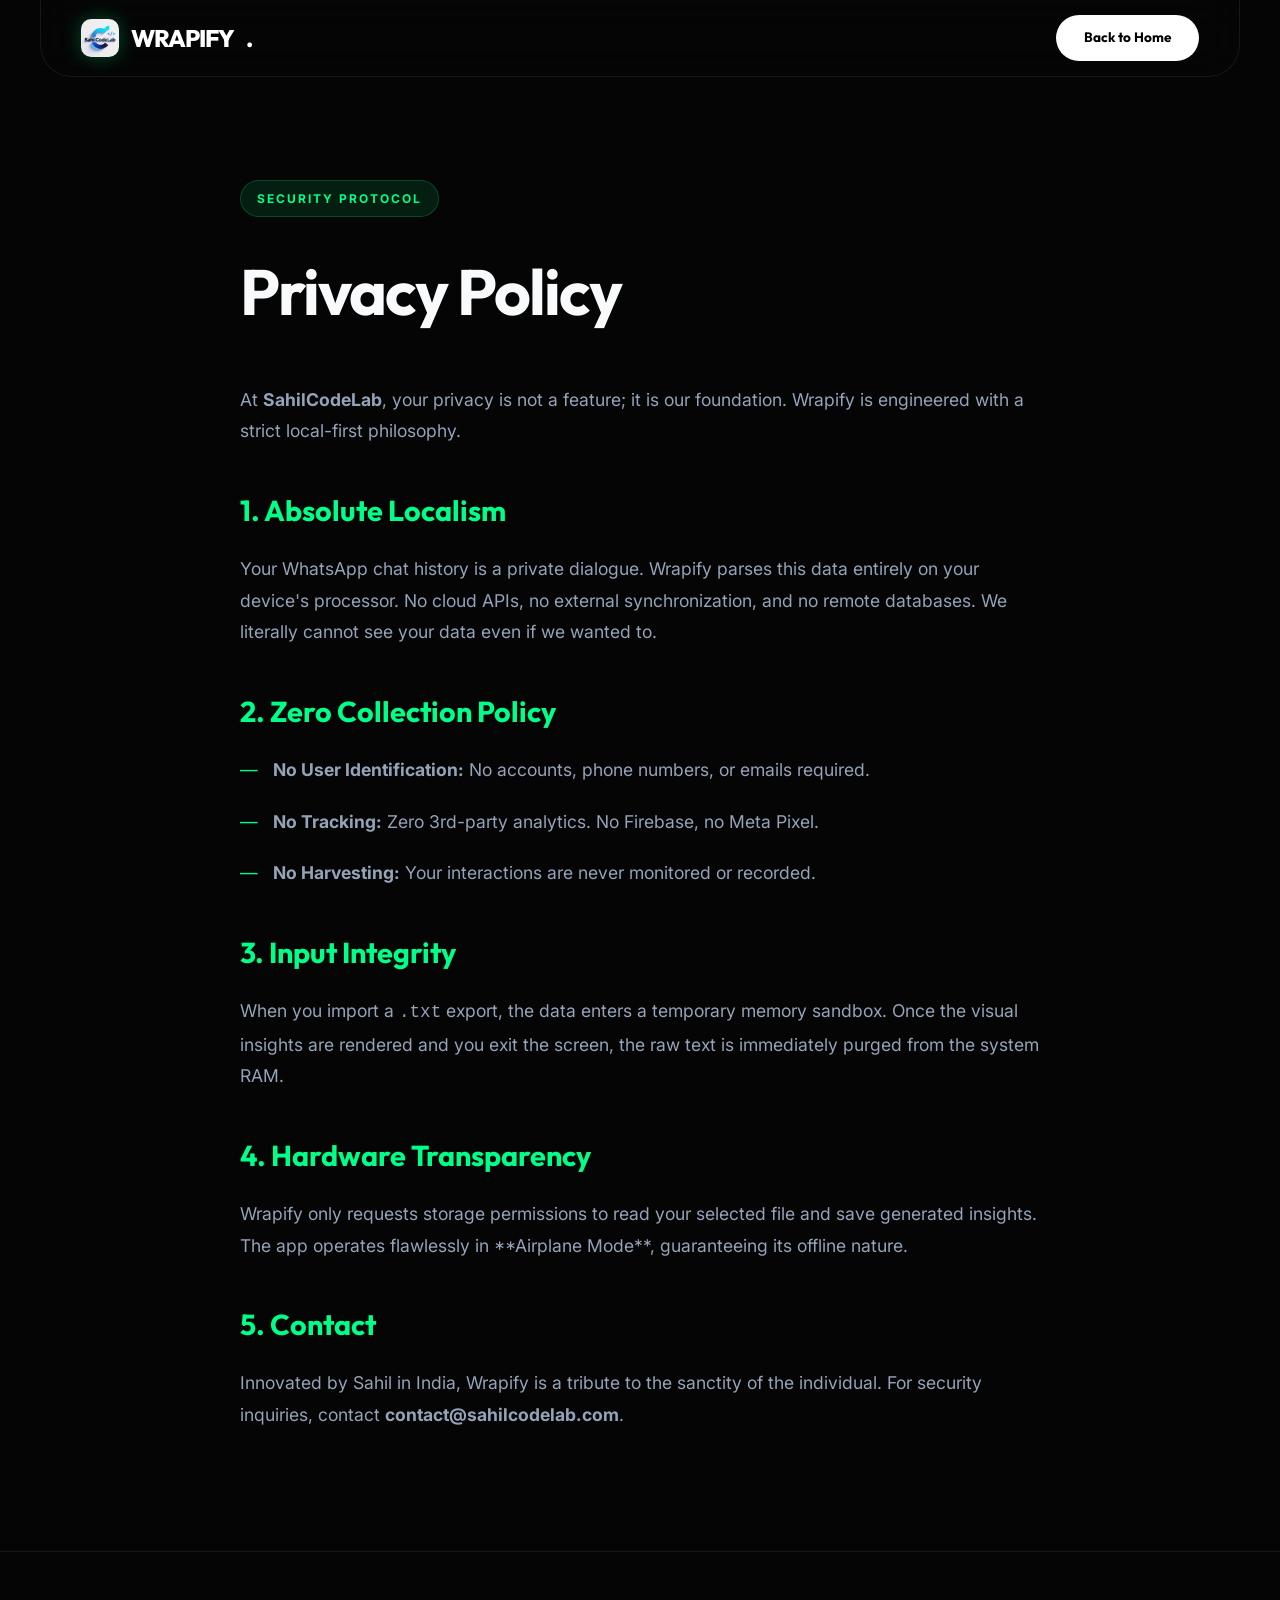
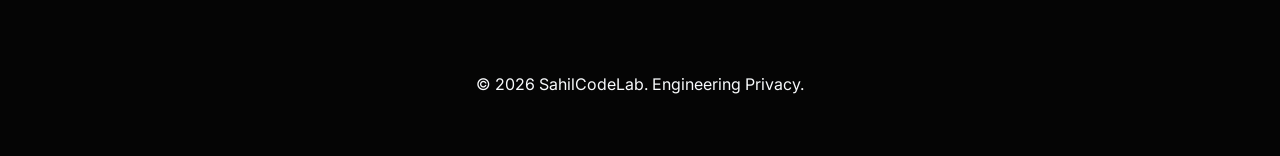
==== commit 10aa4329: "Premium Redesign: Implemented High-Fidelity UI/UX & Responsive Optimization" ====
--- a/privacy.html
+++ b/privacy.html
@@ -5,228 +5,100 @@
     <meta charset="UTF-8">
     <meta name="viewport" content="width=device-width, initial-scale=1.0">
     <title>Privacy Protocol — Wrapify</title>
-    <link rel="preconnect" href="https://fonts.googleapis.com">
-    <link rel="preconnect" href="https://fonts.gstatic.com" crossorigin>
-    <link
-        href="https://fonts.googleapis.com/css2?family=Inter:wght@100;300;400;500;700;900&family=Outfit:wght@300;600;900&display=swap"
-        rel="stylesheet">
+    <link rel="stylesheet" href="style.css">
     <link rel="stylesheet" href="https://cdnjs.cloudflare.com/ajax/libs/font-awesome/6.4.0/css/all.min.css">
     <style>
-        :root {
-            --bg: #000;
-            --primary: #fff;
-            --emerald: #00ff88;
-            --muted: #86868b;
-            --border: rgba(255, 255, 255, 0.1);
-            --ease: cubic-bezier(0.65, 0, 0.35, 1);
+        .legal-content {
+            padding: 180px 0 100px;
+            max-width: 800px;
+            margin: 0 auto;
         }
 
-        * {
-            margin: 0;
-            padding: 0;
-            box-sizing: border-box;
-        }
-
-        body {
-            background: var(--bg);
-            color: var(--primary);
-            font-family: 'Inter', sans-serif;
-            line-height: 1.8;
-            -webkit-font-smoothing: antialiased;
-            opacity: 0;
-            transition: opacity 1s ease;
-        }
-
-        body.loaded {
-            opacity: 1;
-        }
-
-        .container {
-            max-width: 800px;
-            margin: 0 auto;
-            padding: 0 5%;
-        }
-
-        header {
-            padding: 40px 0;
-            border-bottom: 1px solid var(--border);
-            margin-bottom: 80px;
-        }
-
-        .nav {
-            display: flex;
-            justify-content: space-between;
-            align-items: center;
-        }
-
-        .logo {
-            font-family: 'Outfit', sans-serif;
-            font-weight: 900;
-            font-size: 1.5rem;
-            text-decoration: none;
-            color: white;
+        .legal-content h1 {
+            font-family: var(--font-heading);
+            font-size: 4rem;
+            margin-bottom: 40px;
             letter-spacing: -2px;
         }
 
-        .logo span {
-            color: var(--emerald);
+        .legal-content h2 {
+            font-family: var(--font-heading);
+            font-size: 1.8rem;
+            margin: 40px 0 20px;
+            color: var(--primary);
         }
 
-        .btn-back {
-            text-decoration: none;
-            color: var(--muted);
-            font-size: 0.9rem;
-            transition: 0.3s;
-            letter-spacing: 1px;
-            font-weight: 600;
+        .legal-content p,
+        .legal-content li {
+            color: #94a3b8;
+            font-size: 1.1rem;
+            margin-bottom: 20px;
+            line-height: 1.8;
         }
 
-        .btn-back:hover {
-            color: white;
+        .legal-content ul {
+            list-style: none;
+            margin-bottom: 30px;
         }
 
-        .content {
-            margin-bottom: 100px;
-        }
-
-        .tag {
-            color: var(--emerald);
-            font-size: 0.7rem;
-            font-weight: 900;
-            letter-spacing: 6px;
-            text-transform: uppercase;
-            margin-bottom: 20px;
-            display: block;
-        }
-
-        .content h1 {
-            font-family: 'Outfit', sans-serif;
-            font-size: 4.5rem;
-            font-weight: 900;
-            letter-spacing: -4px;
-            margin-bottom: 40px;
-            line-height: 0.9;
-        }
-
-        .content h2 {
-            font-family: 'Outfit', sans-serif;
-            font-size: 1.8rem;
-            font-weight: 700;
-            margin-top: 60px;
-            margin-bottom: 25px;
-            letter-spacing: -1px;
-        }
-
-        .content p {
-            color: var(--muted);
-            font-size: 1.15rem;
-            margin-bottom: 30px;
-            font-weight: 300;
-        }
-
-        .content ul {
-            list-style: none;
-            margin-bottom: 40px;
-        }
-
-        .content li {
-            color: var(--muted);
-            margin-bottom: 15px;
-            position: relative;
-            padding-left: 20px;
-            font-weight: 300;
-        }
-
-        .content li::before {
+        .legal-content li::before {
             content: "—";
-            position: absolute;
-            left: 0;
-            color: var(--emerald);
-        }
-
-        .content strong {
-            color: white;
-            font-weight: 600;
-        }
-
-        footer {
-            padding: 80px 0;
-            border-top: 1px solid var(--border);
-            text-align: center;
-        }
-
-        .copy {
-            font-size: 0.75rem;
-            color: #333;
-            letter-spacing: 2px;
-            text-transform: uppercase;
-            font-weight: 700;
-        }
-
-        @media (max-width: 768px) {
-            .content h1 {
-                font-size: 3rem;
-                letter-spacing: -2px;
-            }
-
-            header {
-                padding: 30px 0;
-                margin-bottom: 60px;
-            }
+            color: var(--primary);
+            margin-right: 15px;
         }
     </style>
 </head>
 
-<body onload="document.body.className+=' loaded'">
-
-    <header>
-        <div class="container">
-            <div class="nav">
-                <a href="index.html" class="logo">WRAPIFY<span>.</span></a>
-                <a href="index.html" class="btn-back">BACK TO HOME</a>
-            </div>
+<body>
+    <header id="header" class="scrolled">
+        <div class="nav-container">
+            <a href="index.html" class="logo">
+                <img src="icon.jpg" alt="Wrapify Icon">
+                WRAPIFY<span>.</span>
+            </a>
+            <a href="index.html" class="btn-download">Back to Home</a>
         </div>
     </header>
 
-    <main class="container content">
-        <span class="tag">Security Protocol</span>
-        <h1>Sanctuary. <br> Locally Handled.</h1>
-        <p>At <strong>SahilCodeLab</strong>, we believe that your personal memories belong to you. Wrapify is engineered
-            with a strict local-first philosophy.</p>
+    <main class="container">
+        <div class="legal-content">
+            <span class="hero-tag">Security Protocol</span>
+            <h1>Privacy Policy</h1>
+            <p>At <strong>SahilCodeLab</strong>, your privacy is not a feature; it is our foundation. Wrapify is
+                engineered with a strict local-first philosophy.</p>
 
-        <h2>01. Absolute Localism</h2>
-        <p>Your WhatsApp chat history is a private dialogue. Wrapify parses this data entirely on your device's
-            processor. No cloud APIs, no external synchronization, and no remote databases.</p>
+            <h2>1. Absolute Localism</h2>
+            <p>Your WhatsApp chat history is a private dialogue. Wrapify parses this data entirely on your device's
+                processor. No cloud APIs, no external synchronization, and no remote databases. We literally cannot see
+                your data even if we wanted to.</p>
 
-        <h2>02. Zero Collection Policy</h2>
-        <p>Our commitment to privacy is simple: we do not collect what we do not need.
-        <ul>
-            <li><strong>No User Identification:</strong> We do not require account creation, phone numbers, or emails.
-            </li>
-            <li><strong>No Tracking:</strong> We use zero 3rd-party analytics. No Google Firebase, no Meta Pixel.</li>
-            <li><strong>No Behavioral Harvesting:</strong> Your interactions within the app are not monitored.</li>
-        </ul>
-        </p>
+            <h2>2. Zero Collection Policy</h2>
+            <ul>
+                <li><strong>No User Identification:</strong> No accounts, phone numbers, or emails required.</li>
+                <li><strong>No Tracking:</strong> Zero 3rd-party analytics. No Firebase, no Meta Pixel.</li>
+                <li><strong>No Harvesting:</strong> Your interactions are never monitored or recorded.</li>
+            </ul>
 
-        <h2>03. Input Cryptography</h2>
-        <p>When you import a <code>.txt</code> export, the data enters a temporary memory sandbox. Once the visual
-            insights are rendered and you exit the screen, the raw text is immediately wiped from the system RAM.</p>
+            <h2>3. Input Integrity</h2>
+            <p>When you import a <code>.txt</code> export, the data enters a temporary memory sandbox. Once the visual
+                insights are rendered and you exit the screen, the raw text is immediately purged from the system RAM.
+            </p>
 
-        <h2>04. Hardware Privacy</h2>
-        <p>Wrapify only requests access to local storage to read your selected file and save your generated
-            masterpieces. We operate flawlessly in **Airplane Mode**, proving our 100% offline commitment.</p>
+            <h2>4. Hardware Transparency</h2>
+            <p>Wrapify only requests storage permissions to read your selected file and save generated insights. The app
+                operates flawlessly in **Airplane Mode**, guaranteeing its offline nature.</p>
 
-        <h2>05. Developer Note</h2>
-        <p>Innovated by Sahil in India, Wrapify is a tribute to the beauty of data and the sanctity of the individual.
-            For security audits or inquiries, contact us through the official SahilCodeLab channels.</p>
+            <h2>5. Contact</h2>
+            <p>Innovated by Sahil in India, Wrapify is a tribute to the sanctity of the individual. For security
+                inquiries, contact <strong>contact@sahilcodelab.com</strong>.</p>
+        </div>
     </main>
 
     <footer>
-        <div class="container">
-            <p class="copy">SahilCodeLab &copy; 2026</p>
+        <div class="container" style="text-align: center;">
+            <p>&copy; 2026 SahilCodeLab. Engineering Privacy.</p>
         </div>
     </footer>
-
 </body>
 
 </html>
--- a/style.css
+++ b/style.css
@@ -0,0 +1,618 @@
+@import url('https://fonts.googleapis.com/css2?family=Inter:wght@300;400;500;600&family=Outfit:wght@400;600;700;800;900&display=swap');
+
+:root {
+    /* Color Palette */
+    --primary: #00ff88;
+    /* WhatsApp Emerald */
+    --secondary: #0ea5e9;
+    /* SahilCodeLab Royal Blue */
+    --accent: #f43f5e;
+    --bg-deep: #050505;
+    --bg-surface: #0a0a0c;
+    --bg-glass: rgba(255, 255, 255, 0.03);
+    --border-glass: rgba(255, 255, 255, 0.08);
+
+    /* Typography */
+    --font-heading: 'Outfit', sans-serif;
+    --font-body: 'Inter', sans-serif;
+
+    /* Effects */
+    --shadow-premium: 0 20px 50px rgba(0, 0, 0, 0.5);
+    --transition-smooth: all 0.6s cubic-bezier(0.23, 1, 0.32, 1);
+    --glass-blur: blur(20px);
+}
+
+/* --- Base Styles --- */
+* {
+    margin: 0;
+    padding: 0;
+    box-sizing: border-box;
+    cursor: default;
+}
+
+html {
+    scroll-behavior: smooth;
+    scrollbar-width: thin;
+    scrollbar-color: var(--primary) var(--bg-deep);
+}
+
+body {
+    background-color: var(--bg-deep);
+    color: #f8fafc;
+    font-family: var(--font-body);
+    overflow-x: hidden;
+    line-height: 1.6;
+    -webkit-font-smoothing: antialiased;
+}
+
+/* --- Custom Scrollbar --- */
+::-webkit-scrollbar {
+    width: 6px;
+}
+
+::-webkit-scrollbar-track {
+    background: var(--bg-deep);
+}
+
+::-webkit-scrollbar-thumb {
+    background: #1e293b;
+    border-radius: 10px;
+    transition: 0.3s;
+}
+
+::-webkit-scrollbar-thumb:hover {
+    background: var(--primary);
+}
+
+/* --- Utility Classes --- */
+.container {
+    max-width: 1300px;
+    margin: 0 auto;
+    padding: 0 24px;
+}
+
+.text-gradient {
+    background: linear-gradient(135deg, var(--primary), var(--secondary));
+    -webkit-background-clip: text;
+    -webkit-text-fill-color: transparent;
+    background-clip: text;
+}
+
+.glass-card {
+    background: var(--bg-glass);
+    backdrop-filter: var(--glass-blur);
+    -webkit-backdrop-filter: var(--glass-blur);
+    border: 1px solid var(--border-glass);
+    border-radius: 32px;
+}
+
+/* --- Header & Nav --- */
+header {
+    position: fixed;
+    top: 20px;
+    left: 0;
+    width: 100%;
+    z-index: 1000;
+    transition: var(--transition-smooth);
+}
+
+header.scrolled {
+    top: 0;
+}
+
+.nav-container {
+    max-width: 1200px;
+    margin: 0 auto;
+    padding: 12px 24px;
+    display: flex;
+    justify-content: space-between;
+    align-items: center;
+    border-radius: 100px;
+    transition: var(--transition-smooth);
+}
+
+header.scrolled .nav-container {
+    background: rgba(5, 5, 5, 0.8);
+    backdrop-filter: blur(20px);
+    border: 1px solid var(--border-glass);
+    border-top: none;
+    border-radius: 0 0 32px 32px;
+    padding: 15px 40px;
+}
+
+.logo {
+    display: flex;
+    align-items: center;
+    gap: 12px;
+    text-decoration: none;
+    font-family: var(--font-heading);
+    font-weight: 800;
+    font-size: 1.5rem;
+    color: white;
+    letter-spacing: -1px;
+}
+
+.logo img {
+    width: 38px;
+    height: 38px;
+    border-radius: 10px;
+    box-shadow: 0 0 20px rgba(0, 255, 136, 0.3);
+}
+
+.nav-links {
+    display: flex;
+    gap: 32px;
+    list-style: none;
+}
+
+.nav-links a {
+    text-decoration: none;
+    color: #94a3b8;
+    font-weight: 500;
+    font-size: 0.9rem;
+    transition: 0.3s;
+    letter-spacing: 0.5px;
+    position: relative;
+}
+
+.nav-links a::after {
+    content: '';
+    position: absolute;
+    bottom: -4px;
+    left: 0;
+    width: 0;
+    height: 2px;
+    background: var(--primary);
+    transition: 0.3s;
+}
+
+.nav-links a:hover {
+    color: white;
+}
+
+.nav-links a:hover::after {
+    width: 100%;
+}
+
+.btn-download {
+    padding: 12px 28px;
+    background: white;
+    color: black;
+    border-radius: 100px;
+    font-family: var(--font-heading);
+    font-weight: 700;
+    font-size: 0.85rem;
+    text-decoration: none;
+    transition: var(--transition-smooth);
+    display: flex;
+    align-items: center;
+    gap: 8px;
+}
+
+.btn-download:hover {
+    transform: scale(1.05);
+    background: var(--primary);
+}
+
+/* --- Hero Section --- */
+.hero {
+    min-height: 100vh;
+    display: flex;
+    align-items: center;
+    padding-top: 120px;
+    background: radial-gradient(circle at 70% 30%, rgba(0, 255, 136, 0.05) 0%, transparent 40%),
+        radial-gradient(circle at 30% 70%, rgba(14, 165, 233, 0.05) 0%, transparent 40%);
+}
+
+.hero-grid {
+    display: grid;
+    grid-template-columns: 1.1fr 0.9fr;
+    gap: 60px;
+    align-items: center;
+}
+
+.hero-tag {
+    display: inline-block;
+    padding: 8px 16px;
+    background: rgba(0, 255, 136, 0.1);
+    color: var(--primary);
+    border-radius: 100px;
+    font-size: 0.75rem;
+    font-weight: 700;
+    letter-spacing: 2px;
+    text-transform: uppercase;
+    margin-bottom: 24px;
+    border: 1px solid rgba(0, 255, 136, 0.2);
+}
+
+.hero h1 {
+    font-family: var(--font-heading);
+    font-size: clamp(3rem, 8vw, 6rem);
+    font-weight: 800;
+    line-height: 0.9;
+    margin-bottom: 32px;
+    letter-spacing: -3px;
+}
+
+.hero p {
+    font-size: 1.2rem;
+    color: #94a3b8;
+    max-width: 540px;
+    margin-bottom: 48px;
+    font-weight: 300;
+}
+
+.hero-btns {
+    display: flex;
+    gap: 20px;
+    flex-wrap: wrap;
+}
+
+.btn-premium {
+    padding: 18px 40px;
+    border-radius: 100px;
+    font-family: var(--font-heading);
+    font-weight: 700;
+    text-decoration: none;
+    transition: var(--transition-smooth);
+    font-size: 1rem;
+}
+
+.btn-primary {
+    background: var(--primary);
+    color: black;
+    box-shadow: 0 10px 30px rgba(0, 255, 136, 0.2);
+}
+
+.btn-primary:hover {
+    transform: translateY(-5px);
+    box-shadow: 0 20px 40px rgba(0, 255, 136, 0.4);
+}
+
+.btn-secondary {
+    background: rgba(255, 255, 255, 0.05);
+    color: white;
+    border: 1px solid var(--border-glass);
+    backdrop-filter: blur(10px);
+}
+
+.btn-secondary:hover {
+    background: rgba(255, 255, 255, 0.1);
+    border-color: rgba(255, 255, 255, 0.2);
+}
+
+.hero-image {
+    position: relative;
+    display: flex;
+    justify-content: center;
+}
+
+.mockup-container {
+    position: relative;
+    width: 320px;
+    height: 650px;
+    background: #111;
+    border-radius: 50px;
+    padding: 12px;
+    box-shadow: 0 50px 100px -20px rgba(0, 0, 0, 0.7);
+    border: 8px solid #222;
+    transform: rotateY(-15deg) rotateX(10deg);
+}
+
+.mockup-container img {
+    width: 100%;
+    height: 100%;
+    object-fit: cover;
+    border-radius: 35px;
+}
+
+/* --- Features Section --- */
+.section-header {
+    text-align: center;
+    margin-bottom: 80px;
+}
+
+.section-header h2 {
+    font-family: var(--font-heading);
+    font-size: 3.5rem;
+    font-weight: 800;
+    letter-spacing: -2px;
+    margin-bottom: 16px;
+}
+
+.section-header p {
+    color: #94a3b8;
+    max-width: 600px;
+    margin: 0 auto;
+}
+
+.features-grid {
+    display: grid;
+    grid-template-columns: repeat(3, 1fr);
+    gap: 32px;
+}
+
+.feature-card {
+    padding: 48px;
+    transition: var(--transition-smooth);
+    text-align: left;
+}
+
+.feature-card:hover {
+    transform: translateY(-10px);
+    border-color: var(--primary);
+    background: rgba(0, 255, 136, 0.02);
+}
+
+.feature-icon {
+    width: 64px;
+    height: 64px;
+    background: rgba(0, 255, 136, 0.1);
+    color: var(--primary);
+    border-radius: 20px;
+    display: flex;
+    align-items: center;
+    justify-content: center;
+    font-size: 1.5rem;
+    margin-bottom: 24px;
+}
+
+.feature-card h3 {
+    font-family: var(--font-heading);
+    font-size: 1.5rem;
+    margin-bottom: 16px;
+}
+
+.feature-card p {
+    color: #94a3b8;
+    font-weight: 300;
+}
+
+/* --- Gallery & Showcase --- */
+.showcase {
+    background: var(--bg-surface);
+}
+
+.gallery-grid {
+    display: grid;
+    grid-template-columns: repeat(5, 1fr);
+    gap: 20px;
+}
+
+.gallery-item {
+    border-radius: 24px;
+    overflow: hidden;
+    position: relative;
+    border: 1px solid var(--border-glass);
+    transition: var(--transition-smooth);
+    aspect-ratio: 9/19;
+}
+
+.gallery-item img {
+    width: 100%;
+    height: 100%;
+    object-fit: cover;
+    transition: 0.8s;
+}
+
+.gallery-item:hover {
+    transform: scale(1.05) translateY(-10px);
+    z-index: 10;
+    border-color: var(--primary);
+    box-shadow: var(--shadow-premium);
+}
+
+.gallery-item:hover img {
+    transform: scale(1.1);
+}
+
+/* --- Privacy Highlight --- */
+.privacy-strip {
+    padding: 100px 0;
+}
+
+.privacy-content {
+    display: flex;
+    align-items: center;
+    gap: 80px;
+    padding: 60px;
+}
+
+.privacy-text {
+    flex: 1;
+}
+
+.privacy-text h2 {
+    font-family: var(--font-heading);
+    font-size: 3rem;
+    margin-bottom: 24px;
+    letter-spacing: -1px;
+}
+
+.privacy-badges {
+    display: flex;
+    gap: 16px;
+    margin-top: 32px;
+}
+
+.badge {
+    padding: 10px 20px;
+    background: rgba(255, 255, 255, 0.05);
+    border-radius: 12px;
+    font-size: 0.85rem;
+    display: flex;
+    align-items: center;
+    gap: 10px;
+}
+
+.badge i {
+    color: var(--primary);
+}
+
+/* --- Footer --- */
+footer {
+    padding: 120px 0 60px;
+    border-top: 1px solid var(--border-glass);
+}
+
+.footer-grid {
+    display: grid;
+    grid-template-columns: 2fr 1fr 1fr 1fr;
+    gap: 60px;
+    margin-bottom: 80px;
+}
+
+.footer-brand p {
+    color: #94a3b8;
+    margin: 20px 0 32px;
+    max-width: 320px;
+}
+
+.social-links {
+    display: flex;
+    gap: 16px;
+}
+
+.social-btn {
+    width: 44px;
+    height: 44px;
+    background: var(--bg-glass);
+    border: 1px solid var(--border-glass);
+    border-radius: 12px;
+    display: flex;
+    align-items: center;
+    justify-content: center;
+    color: #94a3b8;
+    text-decoration: none;
+    transition: 0.3s;
+}
+
+.social-btn:hover {
+    color: white;
+    background: var(--primary);
+    border-color: var(--primary);
+    transform: translateY(-5px);
+}
+
+.footer-column h4 {
+    font-family: var(--font-heading);
+    margin-bottom: 24px;
+    font-size: 1.1rem;
+}
+
+.footer-column ul {
+    list-style: none;
+}
+
+.footer-column li {
+    margin-bottom: 12px;
+}
+
+.footer-column a {
+    text-decoration: none;
+    color: #94a3b8;
+    transition: 0.3s;
+}
+
+.footer-column a:hover {
+    color: var(--primary);
+}
+
+.footer-bottom {
+    padding-top: 40px;
+    border-top: 1px solid var(--border-glass);
+    display: flex;
+    justify-content: space-between;
+    align-items: center;
+    color: #64748b;
+    font-size: 0.9rem;
+}
+
+/* --- Responsive Styles --- */
+@media (max-width: 1024px) {
+    .hero-grid {
+        grid-template-columns: 1fr;
+        text-align: center;
+    }
+
+    .hero h1 {
+        font-size: 4rem;
+    }
+
+    .hero p {
+        margin-left: auto;
+        margin-right: auto;
+    }
+
+    .hero-btns {
+        justify-content: center;
+    }
+
+    .features-grid {
+        grid-template-columns: repeat(2, 1fr);
+    }
+
+    .gallery-grid {
+        grid-template-columns: repeat(3, 1fr);
+    }
+
+    .privacy-content {
+        flex-direction: column;
+        text-align: center;
+    }
+}
+
+@media (max-width: 768px) {
+    .nav-links {
+        display: none;
+    }
+
+    .hero h1 {
+        font-size: 3rem;
+    }
+
+    .features-grid {
+        grid-template-columns: 1fr;
+    }
+
+    .gallery-grid {
+        grid-template-columns: repeat(2, 1fr);
+    }
+
+    .footer-grid {
+        grid-template-columns: 1fr;
+        gap: 40px;
+    }
+
+    .footer-bottom {
+        flex-direction: column;
+        gap: 20px;
+        text-align: center;
+    }
+
+    .mockup-container {
+        width: 260px;
+        height: 530px;
+    }
+}
+
+/* --- Animations --- */
+[data-aos] {
+    transition-property: transform, opacity;
+}
+
+@keyframes float {
+
+    0%,
+    100% {
+        transform: translateY(0) rotateY(-15deg) rotateX(10deg);
+    }
+
+    50% {
+        transform: translateY(-20px) rotateY(-10deg) rotateX(5deg);
+    }
+}
+
+.mockup-container {
+    animation: float 6s ease-in-out infinite;
+}
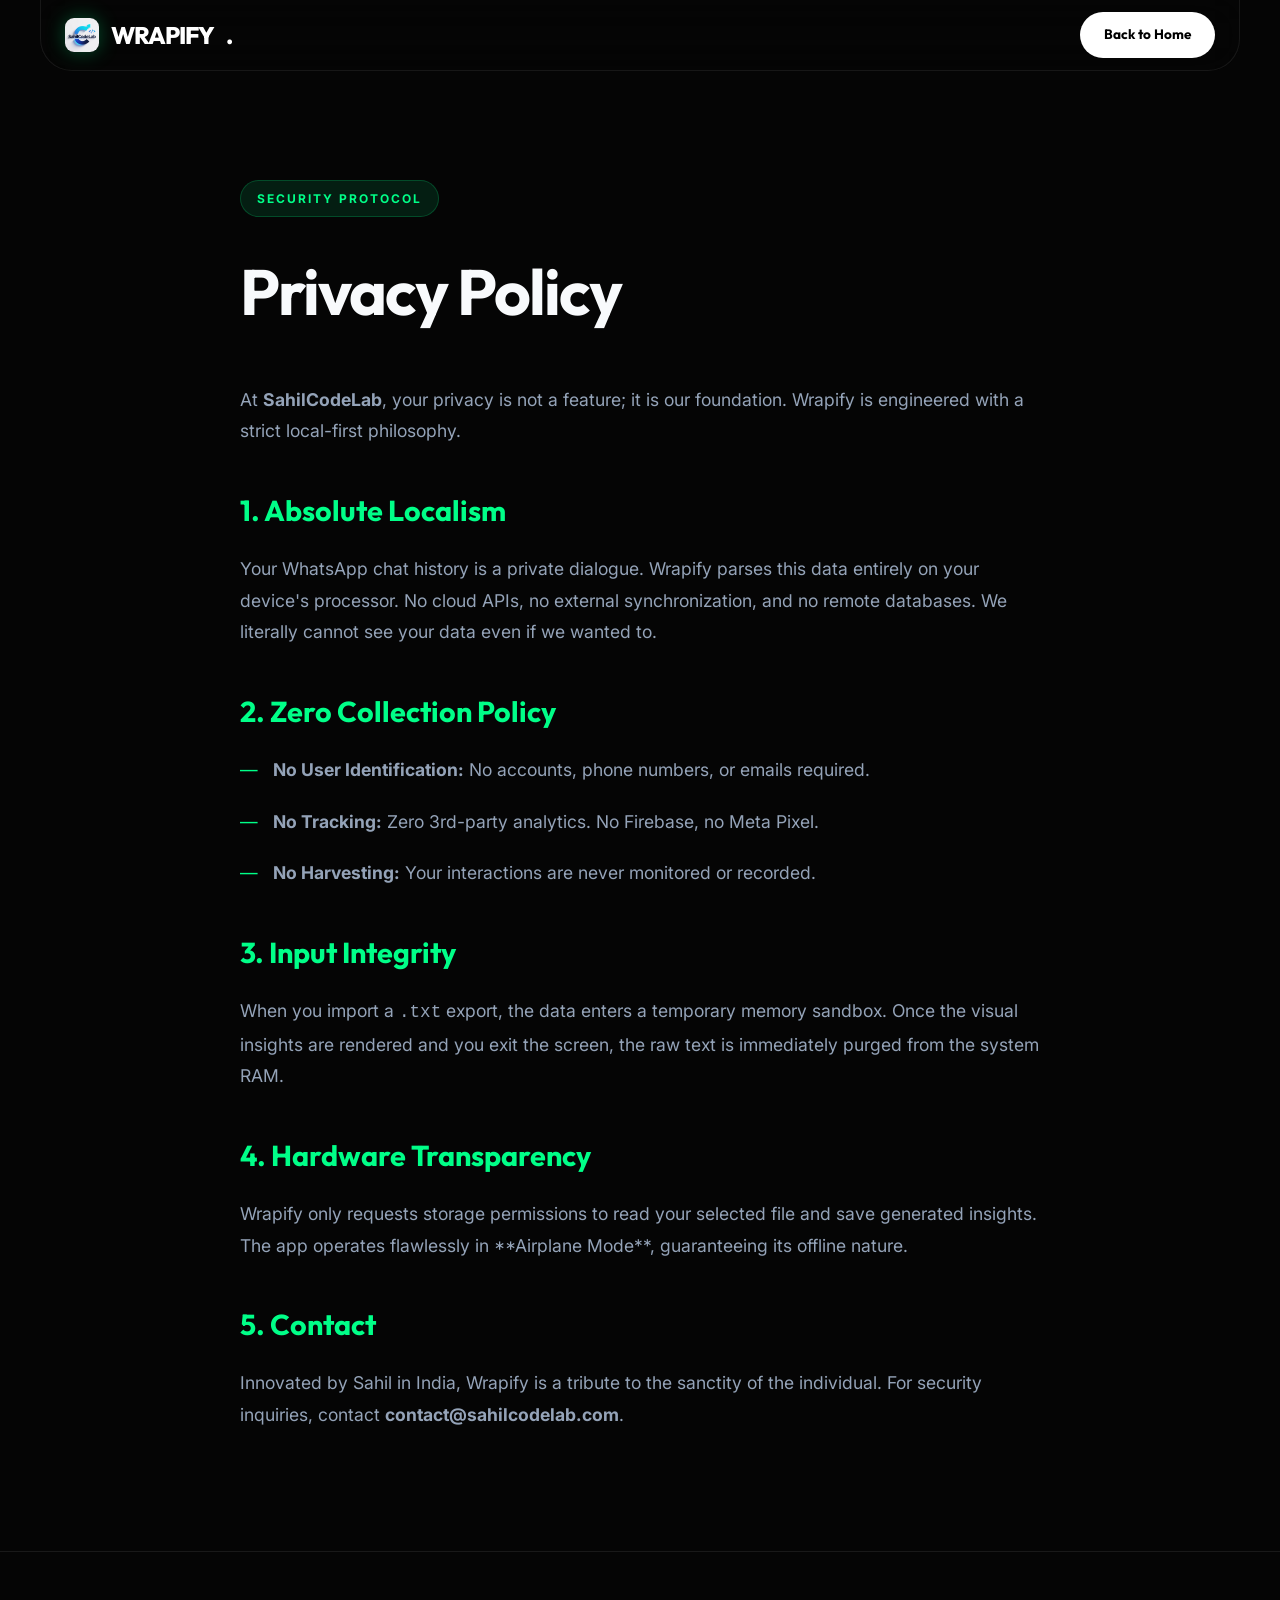
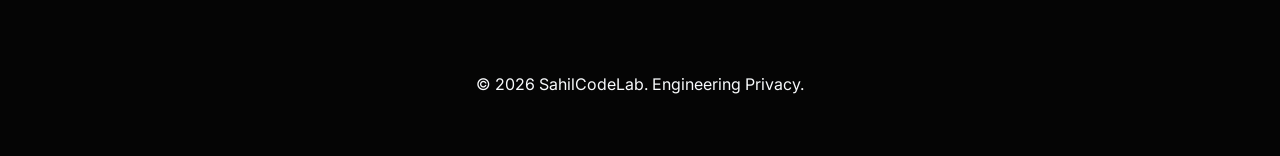
==== commit 6372e51a: "SEO & Branding: Integrated OG tags, Twitter cards, SEO meta, and Favicon" ====
--- a/privacy.html
+++ b/privacy.html
@@ -5,6 +5,8 @@
     <meta charset="UTF-8">
     <meta name="viewport" content="width=device-width, initial-scale=1.0">
     <title>Privacy Protocol — Wrapify</title>
+    <meta name="author" content="SahilCodeLab">
+    <link rel="icon" type="image/jpeg" href="icon.jpg">
     <link rel="stylesheet" href="style.css">
     <link rel="stylesheet" href="https://cdnjs.cloudflare.com/ajax/libs/font-awesome/6.4.0/css/all.min.css">
     <style>
--- a/style.css
+++ b/style.css
@@ -117,7 +117,8 @@
     border: 1px solid var(--border-glass);
     border-top: none;
     border-radius: 0 0 32px 32px;
-    padding: 15px 40px;
+    padding: 12px 24px;
+    /* Matches original padding to prevent shift */
 }
 
 .logo {
@@ -130,12 +131,13 @@
     font-size: 1.5rem;
     color: white;
     letter-spacing: -1px;
+    flex-shrink: 0;
 }
 
 .logo img {
-    width: 38px;
-    height: 38px;
-    border-radius: 10px;
+    width: 34px;
+    height: 34px;
+    border-radius: 9px;
     box-shadow: 0 0 20px rgba(0, 255, 136, 0.3);
 }
 
@@ -175,7 +177,7 @@
 }
 
 .btn-download {
-    padding: 12px 28px;
+    padding: 12px 24px;
     background: white;
     color: black;
     border-radius: 100px;
@@ -183,10 +185,12 @@
     font-weight: 700;
     font-size: 0.85rem;
     text-decoration: none;
-    transition: var(--transition-smooth);
+    transition: background 0.3s, transform 0.3s;
     display: flex;
     align-items: center;
     gap: 8px;
+    white-space: nowrap;
+    flex-shrink: 0;
 }
 
 .btn-download:hover {
@@ -256,6 +260,15 @@
     text-decoration: none;
     transition: var(--transition-smooth);
     font-size: 1rem;
+    display: inline-flex;
+    align-items: center;
+    justify-content: center;
+    text-align: center;
+}
+
+.btn-cta-massive {
+    padding: 24px 60px;
+    font-size: 1.2rem;
 }
 
 .btn-primary {
@@ -363,9 +376,12 @@
     margin-bottom: 16px;
 }
 
-.feature-card p {
-    color: #94a3b8;
-    font-weight: 300;
+.massive-heading {
+    font-family: var(--font-heading);
+    font-size: 4rem;
+    letter-spacing: -2px;
+    margin-bottom: 24px;
+    line-height: 1.1;
 }
 
 /* --- Gallery & Showcase --- */
@@ -590,6 +606,31 @@
         text-align: center;
     }
 
+    .massive-heading {
+        font-size: 2.5rem;
+        letter-spacing: -1px;
+    }
+
+    .btn-premium {
+        width: 100%;
+        padding: 16px 20px;
+        font-size: 0.95rem;
+    }
+
+    .btn-download {
+        padding: 10px 18px;
+        font-size: 0.8rem;
+    }
+
+    .logo {
+        font-size: 1.25rem;
+    }
+
+    .logo img {
+        width: 30px;
+        height: 30px;
+    }
+
     .mockup-container {
         width: 260px;
         height: 530px;
